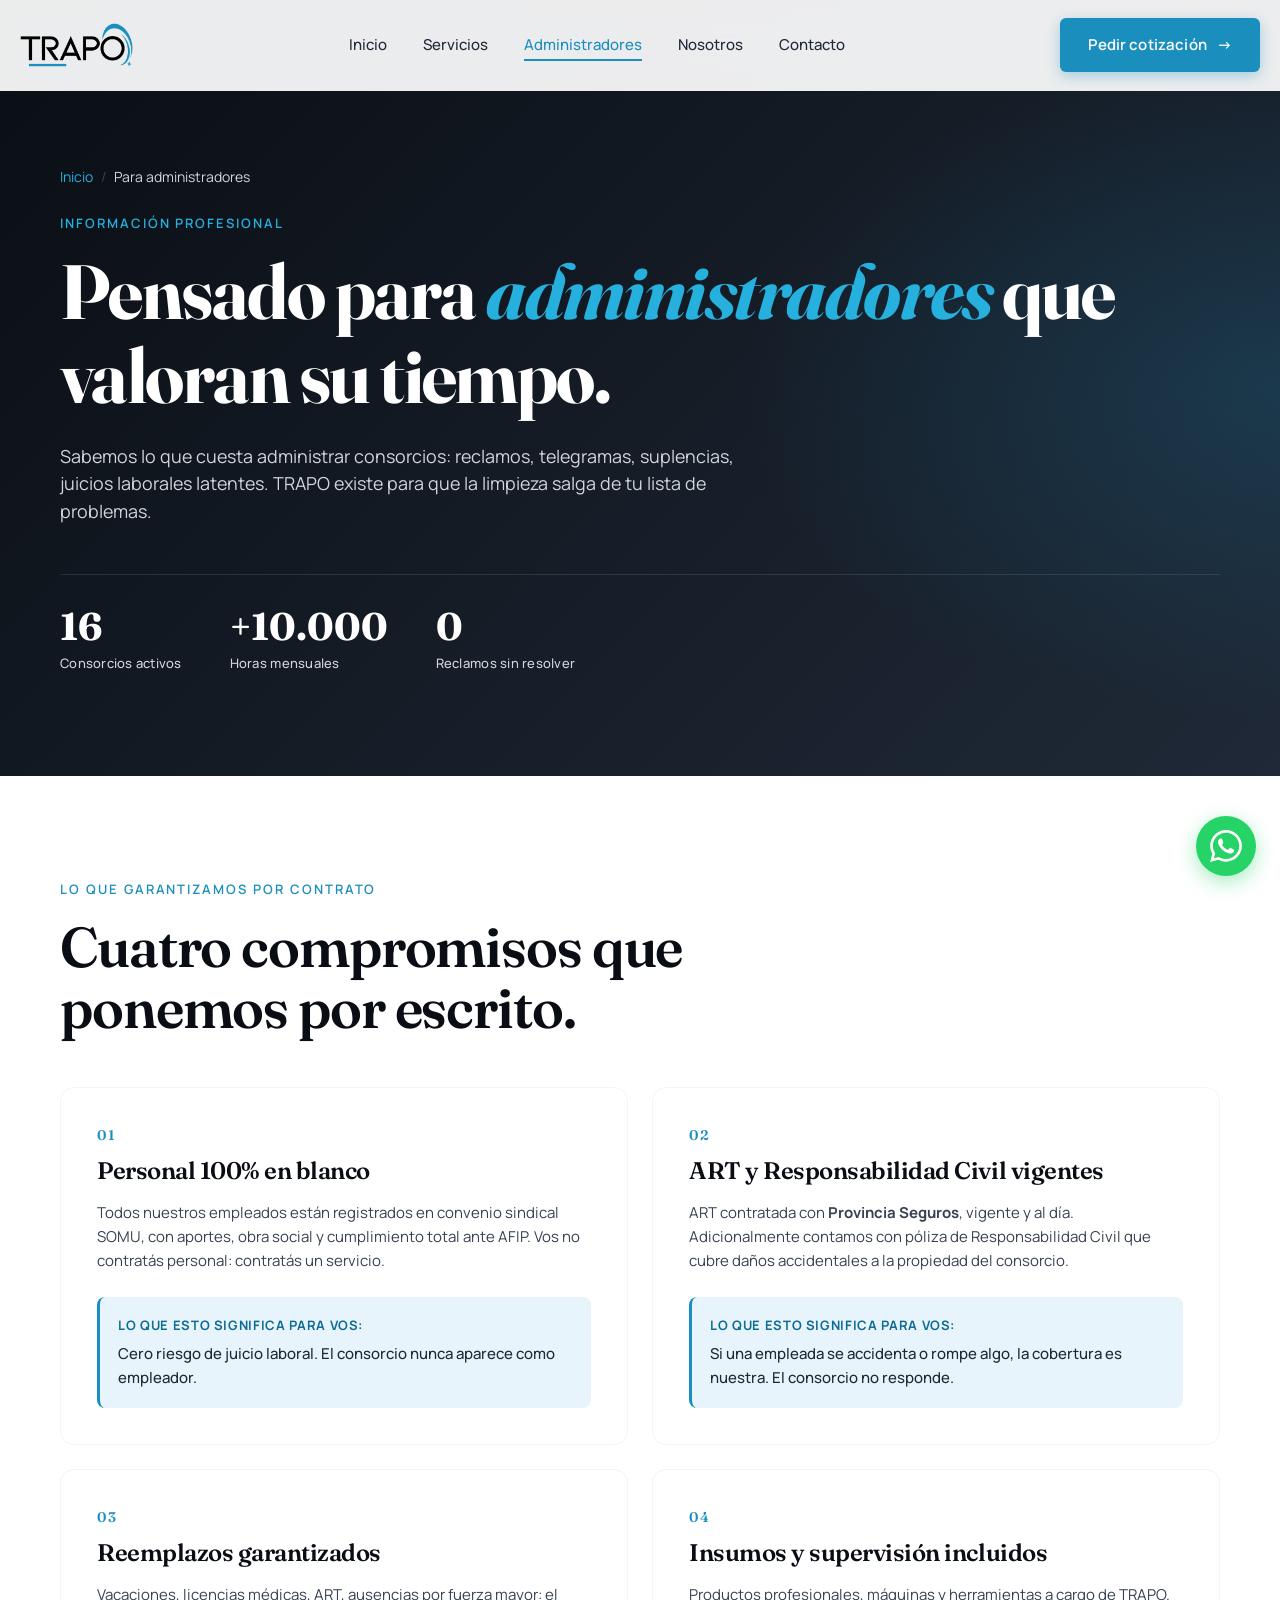
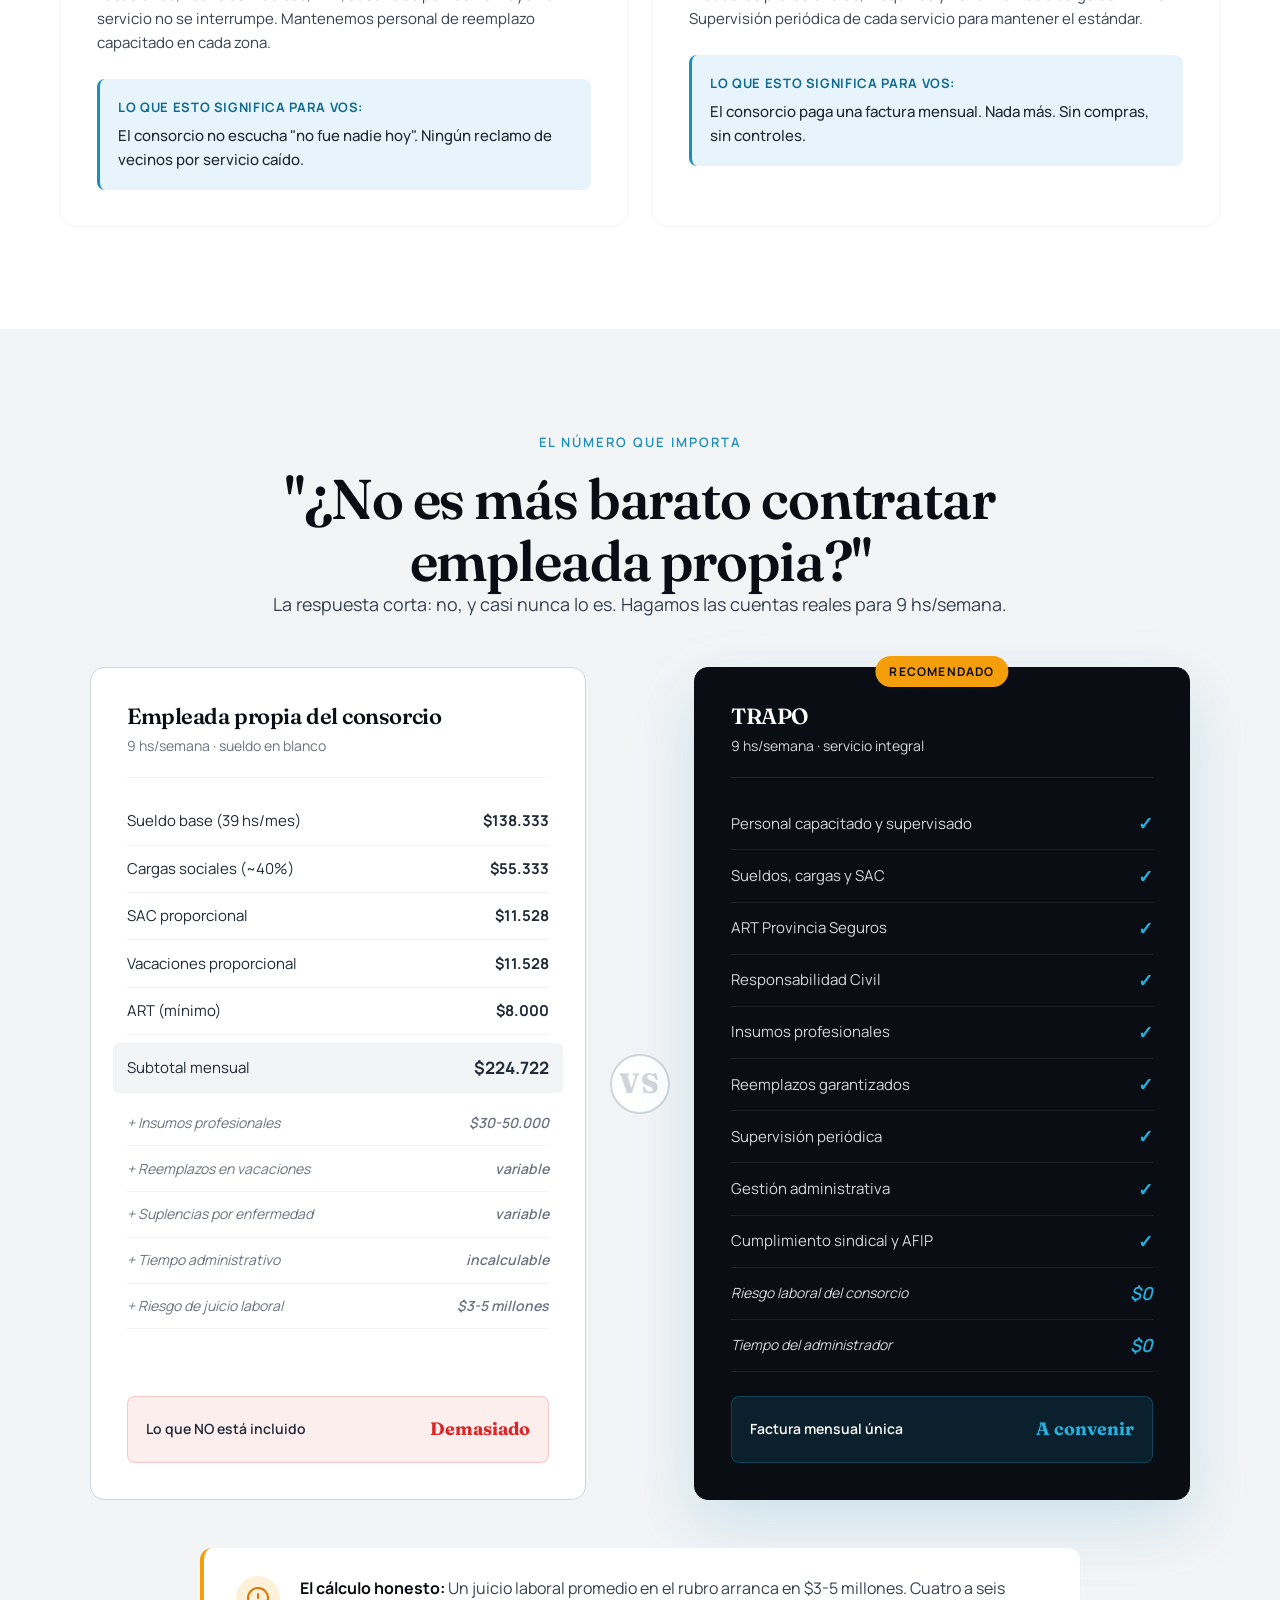
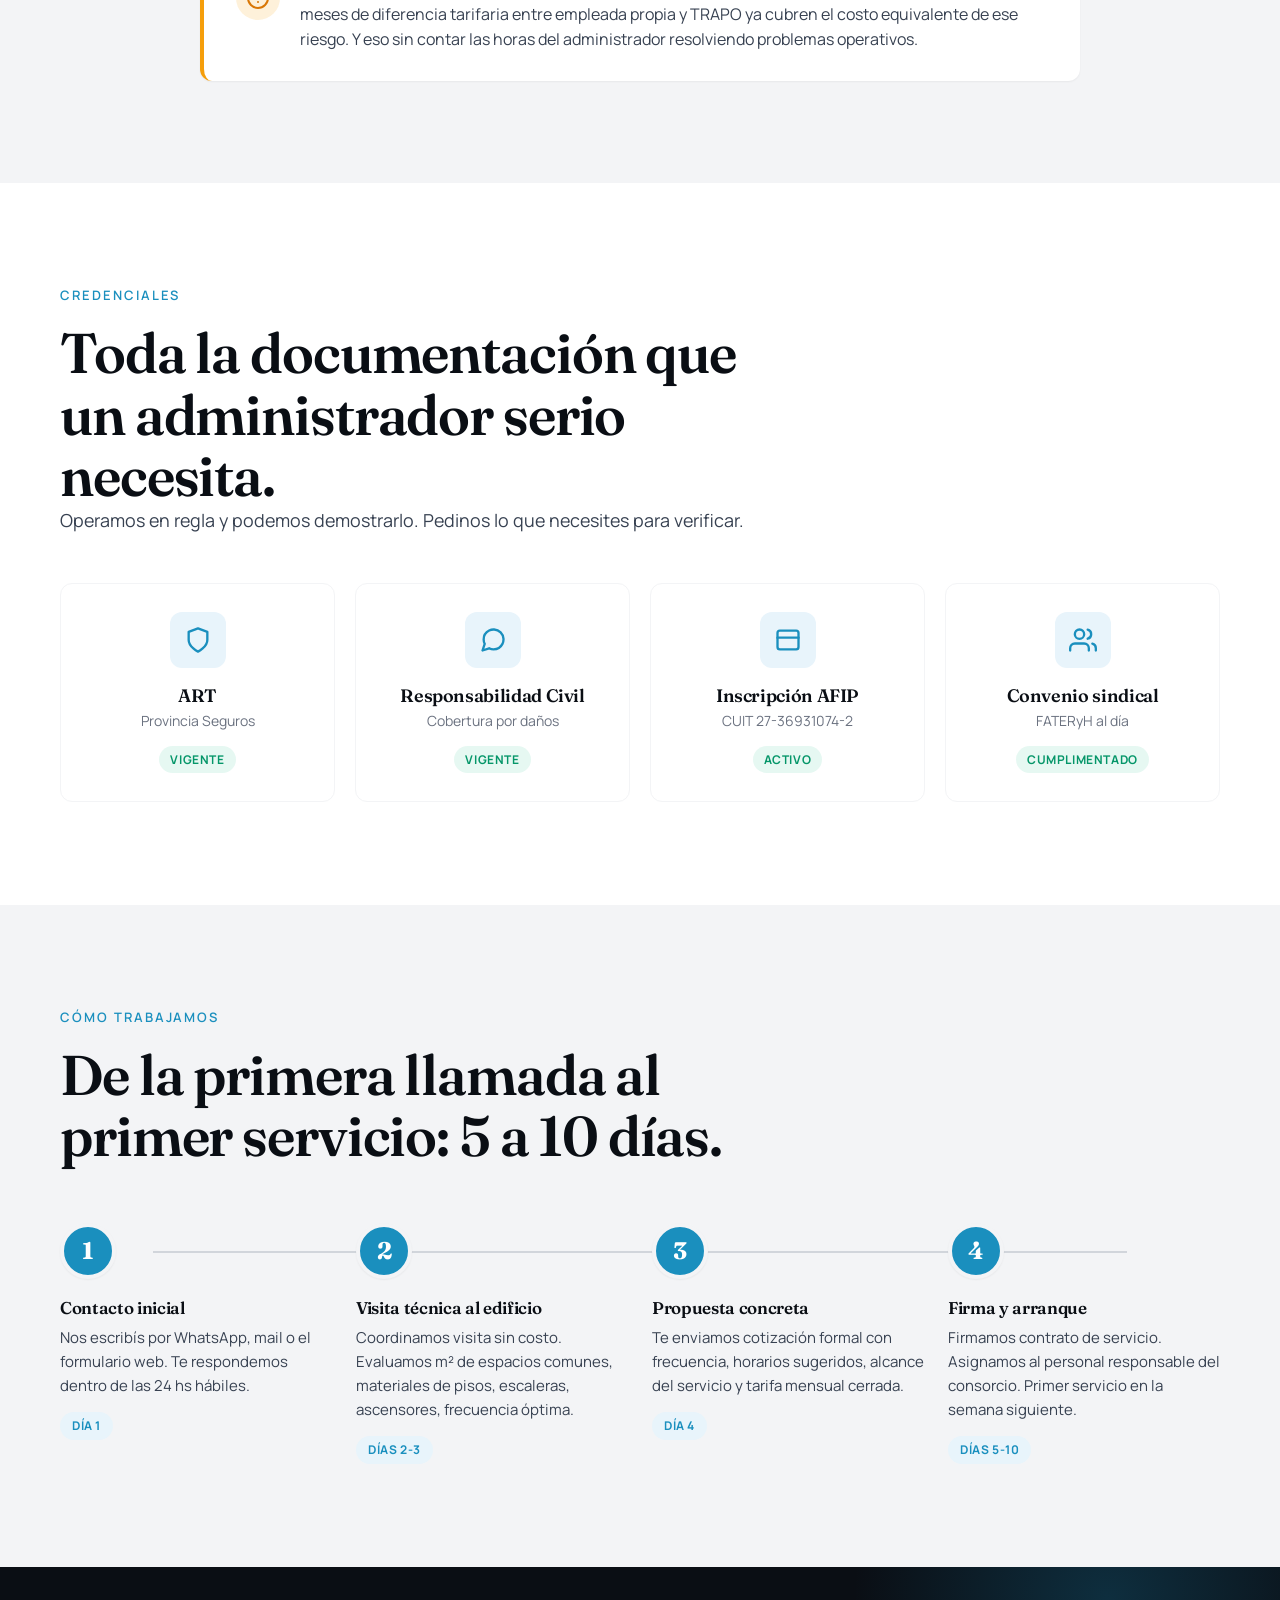
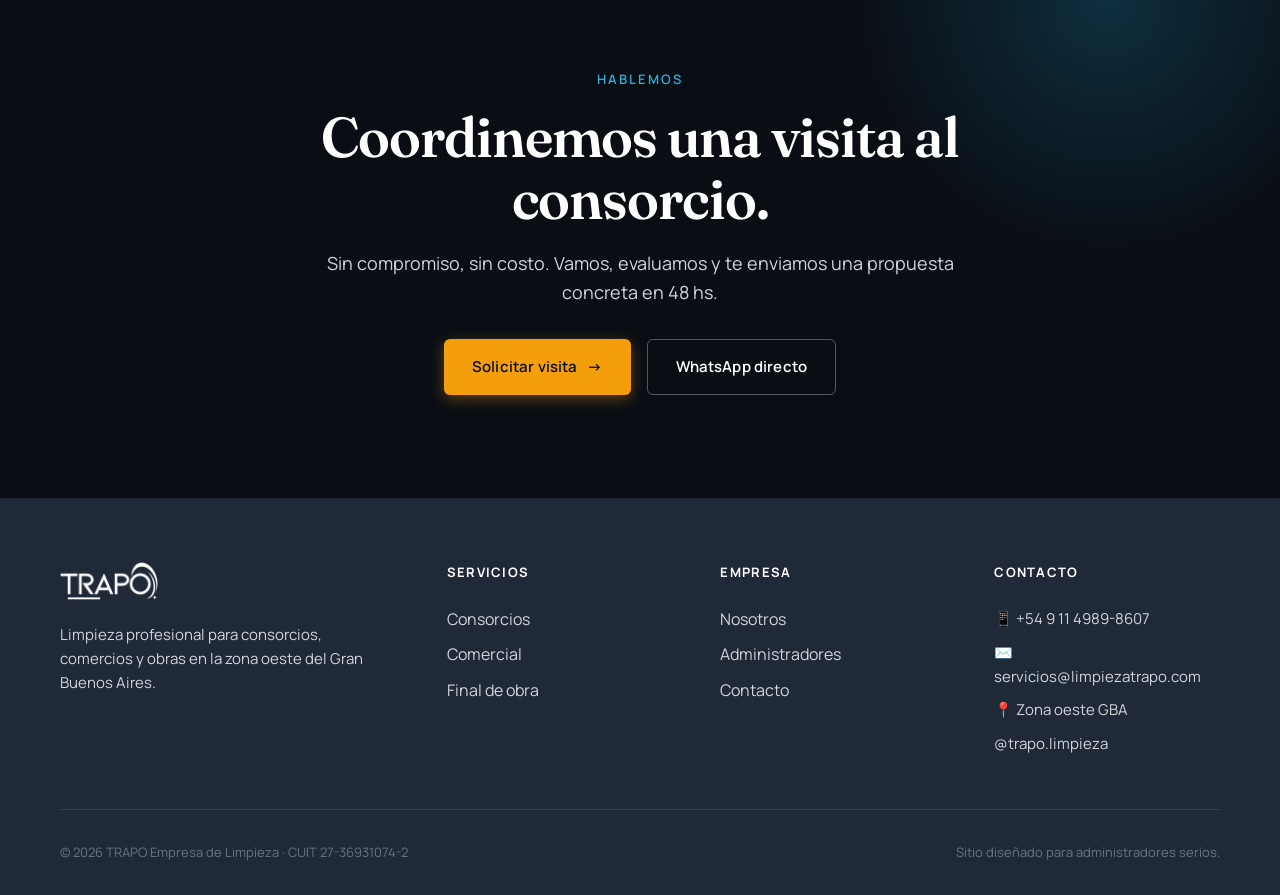
==== administradores.html @ 87a438f0 "Primer commit: sitio web Limpieza TRAPO" ====
<!DOCTYPE html>
<html lang="es">
<head>
  <meta charset="UTF-8">
  <meta name="viewport" content="width=device-width, initial-scale=1.0">
  <title>Para Administradores · TRAPO Empresa de Limpieza</title>
  <meta name="description" content="Información para administradores de consorcios. Personal en blanco, ART, RC, reemplazos garantizados. Por qué TRAPO es la decisión más rentable para tu consorcio.">
  <link rel="icon" type="image/svg+xml" href="data:image/svg+xml,%3Csvg xmlns='http://www.w3.org/2000/svg' viewBox='0 0 100 100'%3E%3Crect width='100' height='100' rx='20' fill='%231A8FBE'/%3E%3Ctext x='50' y='68' font-family='Georgia' font-size='56' font-weight='bold' text-anchor='middle' fill='white'%3ET%3C/text%3E%3C/svg%3E">
  <link rel="stylesheet" href="css/style.css?v=3">
  <link rel="stylesheet" href="css/admin.css?v=2">
</head>
<body>

  <!-- HEADER -->
  <header class="site-header">
    <div class="container nav">
      <a href="index.html" class="logo" aria-label="TRAPO Empresa de Limpieza">
        <img src="images/logo-trapo.png?v=2" alt="TRAPO Empresa de Limpieza">
      </a>
      <ul class="nav-links">
        <li><a href="index.html">Inicio</a></li>
        <li><a href="servicios.html">Servicios</a></li>
        <li><a href="administradores.html" class="active">Administradores</a></li>
        <li><a href="nosotros.html">Nosotros</a></li>
        <li><a href="contacto.html">Contacto</a></li>
      </ul>
      <div class="nav-cta">
        <a href="contacto.html" class="btn btn-primary">Pedir cotización<span class="arrow">→</span></a>
      </div>
      <button class="mobile-toggle" aria-label="Menú">
        <span></span><span></span><span></span>
      </button>
    </div>
  </header>

  <!-- PAGE HERO -->
  <section class="page-hero admin-hero">
    <div class="container">
      <div class="breadcrumb">
        <a href="index.html">Inicio</a>
        <span class="sep">/</span>
        <span>Para administradores</span>
      </div>
      <div class="admin-hero-grid">
        <div class="reveal">
          <div class="eyebrow">Información profesional</div>
          <h1 class="h-display">Pensado para <em>administradores</em> que valoran su tiempo.</h1>
          <p class="lead">
            Sabemos lo que cuesta administrar consorcios: reclamos, telegramas, suplencias, juicios laborales latentes. TRAPO existe para que la limpieza salga de tu lista de problemas.
          </p>
          <div class="admin-hero-stats">
            <div><strong>16</strong><span>Consorcios activos</span></div>
            <div><strong>+10.000</strong><span>Horas mensuales</span></div>
            <div><strong>0</strong><span>Reclamos sin resolver</span></div>
          </div>
        </div>
      </div>
    </div>
  </section>

  <!-- SECCIÓN: 4 COMPROMISOS -->
  <section class="commitments">
    <div class="container">
      <div style="max-width: 720px; margin-bottom: 3rem;" class="reveal">
        <div class="eyebrow">Lo que garantizamos por contrato</div>
        <h2 class="h-1">Cuatro compromisos que ponemos por escrito.</h2>
      </div>

      <div class="commitments-grid">
        <div class="commitment reveal">
          <div class="commitment-num">01</div>
          <h3>Personal 100% en blanco</h3>
          <p>Todos nuestros empleados están registrados en convenio sindical SOMU, con aportes, obra social y cumplimiento total ante AFIP. Vos no contratás personal: contratás un servicio.</p>
          <div class="commitment-implication">
            <strong>Lo que esto significa para vos:</strong>
            <p>Cero riesgo de juicio laboral. El consorcio nunca aparece como empleador.</p>
          </div>
        </div>

        <div class="commitment reveal reveal-delay-1">
          <div class="commitment-num">02</div>
          <h3>ART y Responsabilidad Civil vigentes</h3>
          <p>ART contratada con <strong>Provincia Seguros</strong>, vigente y al día. Adicionalmente contamos con póliza de Responsabilidad Civil que cubre daños accidentales a la propiedad del consorcio.</p>
          <div class="commitment-implication">
            <strong>Lo que esto significa para vos:</strong>
            <p>Si una empleada se accidenta o rompe algo, la cobertura es nuestra. El consorcio no responde.</p>
          </div>
        </div>

        <div class="commitment reveal reveal-delay-2">
          <div class="commitment-num">03</div>
          <h3>Reemplazos garantizados</h3>
          <p>Vacaciones, licencias médicas, ART, ausencias por fuerza mayor: el servicio no se interrumpe. Mantenemos personal de reemplazo capacitado en cada zona.</p>
          <div class="commitment-implication">
            <strong>Lo que esto significa para vos:</strong>
            <p>El consorcio no escucha "no fue nadie hoy". Ningún reclamo de vecinos por servicio caído.</p>
          </div>
        </div>

        <div class="commitment reveal reveal-delay-3">
          <div class="commitment-num">04</div>
          <h3>Insumos y supervisión incluidos</h3>
          <p>Productos profesionales, máquinas y herramientas a cargo de TRAPO. Supervisión periódica de cada servicio para mantener el estándar.</p>
          <div class="commitment-implication">
            <strong>Lo que esto significa para vos:</strong>
            <p>El consorcio paga una factura mensual. Nada más. Sin compras, sin controles.</p>
          </div>
        </div>
      </div>
    </div>
  </section>

  <!-- COMPARATIVA: contratación propia vs TRAPO -->
  <section class="comparison-section">
    <div class="container">
      <div style="text-align: center; max-width: 760px; margin: 0 auto 3rem;" class="reveal">
        <div class="eyebrow">El número que importa</div>
        <h2 class="h-1">"¿No es más barato contratar empleada propia?"</h2>
        <p class="lead">La respuesta corta: no, y casi nunca lo es. Hagamos las cuentas reales para 9 hs/semana.</p>
      </div>

      <div class="comparison-table reveal">
        <div class="comparison-col">
          <div class="comparison-header">
            <h3>Empleada propia del consorcio</h3>
            <p class="comparison-subtitle">9 hs/semana · sueldo en blanco</p>
          </div>
          <ul class="comparison-list">
            <li><span>Sueldo base (39 hs/mes)</span><strong>$138.333</strong></li>
            <li><span>Cargas sociales (~40%)</span><strong>$55.333</strong></li>
            <li><span>SAC proporcional</span><strong>$11.528</strong></li>
            <li><span>Vacaciones proporcional</span><strong>$11.528</strong></li>
            <li><span>ART (mínimo)</span><strong>$8.000</strong></li>
            <li class="sub"><span>Subtotal mensual</span><strong>$224.722</strong></li>
            <li class="hidden-costs"><span>+ Insumos profesionales</span><strong>$30-50.000</strong></li>
            <li class="hidden-costs"><span>+ Reemplazos en vacaciones</span><strong>variable</strong></li>
            <li class="hidden-costs"><span>+ Suplencias por enfermedad</span><strong>variable</strong></li>
            <li class="hidden-costs"><span>+ Tiempo administrativo</span><strong>incalculable</strong></li>
            <li class="hidden-costs"><span>+ Riesgo de juicio laboral</span><strong>$3-5 millones</strong></li>
          </ul>
          <div class="comparison-footer warning">
            <span class="comp-label">Lo que NO está incluido</span>
            <span class="comp-value">Demasiado</span>
          </div>
        </div>

        <div class="comparison-vs">VS</div>

        <div class="comparison-col featured">
          <div class="comparison-header">
            <h3>TRAPO</h3>
            <p class="comparison-subtitle">9 hs/semana · servicio integral</p>
          </div>
          <ul class="comparison-list">
            <li><span>Personal capacitado y supervisado</span><strong>✓</strong></li>
            <li><span>Sueldos, cargas y SAC</span><strong>✓</strong></li>
            <li><span>ART Provincia Seguros</span><strong>✓</strong></li>
            <li><span>Responsabilidad Civil</span><strong>✓</strong></li>
            <li><span>Insumos profesionales</span><strong>✓</strong></li>
            <li><span>Reemplazos garantizados</span><strong>✓</strong></li>
            <li><span>Supervisión periódica</span><strong>✓</strong></li>
            <li><span>Gestión administrativa</span><strong>✓</strong></li>
            <li><span>Cumplimiento sindical y AFIP</span><strong>✓</strong></li>
            <li class="hidden-costs"><span>Riesgo laboral del consorcio</span><strong>$0</strong></li>
            <li class="hidden-costs"><span>Tiempo del administrador</span><strong>$0</strong></li>
          </ul>
          <div class="comparison-footer success">
            <span class="comp-label">Factura mensual única</span>
            <span class="comp-value">A convenir</span>
          </div>
        </div>
      </div>

      <div class="comparison-insight reveal">
        <div class="insight-icon">
          <svg width="24" height="24" viewBox="0 0 24 24" fill="none" stroke="currentColor" stroke-width="2" stroke-linecap="round" stroke-linejoin="round">
            <circle cx="12" cy="12" r="10"/>
            <line x1="12" y1="8" x2="12" y2="12"/>
            <line x1="12" y1="16" x2="12.01" y2="16"/>
          </svg>
        </div>
        <div>
          <p><strong>El cálculo honesto:</strong> Un juicio laboral promedio en el rubro arranca en $3-5 millones. Cuatro a seis meses de diferencia tarifaria entre empleada propia y TRAPO ya cubren el costo equivalente de ese riesgo. Y eso sin contar las horas del administrador resolviendo problemas operativos.</p>
        </div>
      </div>
    </div>
  </section>

  <!-- CREDENCIALES LEGALES -->
  <section class="credentials">
    <div class="container">
      <div style="max-width: 720px; margin-bottom: 3rem;" class="reveal">
        <div class="eyebrow">Credenciales</div>
        <h2 class="h-1">Toda la documentación que un administrador serio necesita.</h2>
        <p class="lead">Operamos en regla y podemos demostrarlo. Pedinos lo que necesites para verificar.</p>
      </div>

      <div class="credentials-grid">
        <div class="cred-card reveal">
          <div class="cred-icon">
            <svg width="28" height="28" viewBox="0 0 24 24" fill="none" stroke="currentColor" stroke-width="2" stroke-linecap="round" stroke-linejoin="round">
              <path d="M12 22s8-4 8-10V5l-8-3-8 3v7c0 6 8 10 8 10z"/>
            </svg>
          </div>
          <h4>ART</h4>
          <p>Provincia Seguros</p>
          <span class="cred-status">Vigente</span>
        </div>

        <div class="cred-card reveal reveal-delay-1">
          <div class="cred-icon">
            <svg width="28" height="28" viewBox="0 0 24 24" fill="none" stroke="currentColor" stroke-width="2" stroke-linecap="round" stroke-linejoin="round">
              <path d="M21 11.5a8.38 8.38 0 0 1-.9 3.8 8.5 8.5 0 0 1-7.6 4.7 8.38 8.38 0 0 1-3.8-.9L3 21l1.9-5.7a8.38 8.38 0 0 1-.9-3.8 8.5 8.5 0 0 1 4.7-7.6 8.38 8.38 0 0 1 3.8-.9h.5a8.48 8.48 0 0 1 8 8v.5z"/>
            </svg>
          </div>
          <h4>Responsabilidad Civil</h4>
          <p>Cobertura por daños</p>
          <span class="cred-status">Vigente</span>
        </div>

        <div class="cred-card reveal reveal-delay-2">
          <div class="cred-icon">
            <svg width="28" height="28" viewBox="0 0 24 24" fill="none" stroke="currentColor" stroke-width="2" stroke-linecap="round" stroke-linejoin="round">
              <rect x="3" y="4" width="18" height="16" rx="2"/>
              <line x1="3" y1="10" x2="21" y2="10"/>
            </svg>
          </div>
          <h4>Inscripción AFIP</h4>
          <p>CUIT 27-36931074-2</p>
          <span class="cred-status">Activo</span>
        </div>

        <div class="cred-card reveal reveal-delay-3">
          <div class="cred-icon">
            <svg width="28" height="28" viewBox="0 0 24 24" fill="none" stroke="currentColor" stroke-width="2" stroke-linecap="round" stroke-linejoin="round">
              <path d="M17 21v-2a4 4 0 0 0-4-4H5a4 4 0 0 0-4 4v2"/>
              <circle cx="9" cy="7" r="4"/>
              <path d="M23 21v-2a4 4 0 0 0-3-3.87"/>
              <path d="M16 3.13a4 4 0 0 1 0 7.75"/>
            </svg>
          </div>
          <h4>Convenio sindical</h4>
          <p>FATERyH al día</p>
          <span class="cred-status">Cumplimentado</span>
        </div>
      </div>
    </div>
  </section>

  <!-- PROCESO DE INCORPORACIÓN -->
  <section class="process-section">
    <div class="container">
      <div style="max-width: 760px; margin-bottom: 3.5rem;" class="reveal">
        <div class="eyebrow">Cómo trabajamos</div>
        <h2 class="h-1">De la primera llamada al primer servicio: 5 a 10 días.</h2>
      </div>

      <div class="process-grid">
        <div class="process-step reveal">
          <div class="process-num">1</div>
          <div class="process-content">
            <h4>Contacto inicial</h4>
            <p>Nos escribís por WhatsApp, mail o el formulario web. Te respondemos dentro de las 24 hs hábiles.</p>
            <span class="process-time">Día 1</span>
          </div>
        </div>

        <div class="process-step reveal reveal-delay-1">
          <div class="process-num">2</div>
          <div class="process-content">
            <h4>Visita técnica al edificio</h4>
            <p>Coordinamos visita sin costo. Evaluamos m² de espacios comunes, materiales de pisos, escaleras, ascensores, frecuencia óptima.</p>
            <span class="process-time">Días 2-3</span>
          </div>
        </div>

        <div class="process-step reveal reveal-delay-2">
          <div class="process-num">3</div>
          <div class="process-content">
            <h4>Propuesta concreta</h4>
            <p>Te enviamos cotización formal con frecuencia, horarios sugeridos, alcance del servicio y tarifa mensual cerrada.</p>
            <span class="process-time">Día 4</span>
          </div>
        </div>

        <div class="process-step reveal reveal-delay-3">
          <div class="process-num">4</div>
          <div class="process-content">
            <h4>Firma y arranque</h4>
            <p>Firmamos contrato de servicio. Asignamos al personal responsable del consorcio. Primer servicio en la semana siguiente.</p>
            <span class="process-time">Días 5-10</span>
          </div>
        </div>
      </div>
    </div>
  </section>

  <!-- CTA FINAL -->
  <section class="cta-section">
    <div class="container cta-content reveal">
      <div class="eyebrow" style="color: var(--trapo-cyan)">Hablemos</div>
      <h2 class="h-1">Coordinemos una visita al consorcio.</h2>
      <p>Sin compromiso, sin costo. Vamos, evaluamos y te enviamos una propuesta concreta en 48 hs.</p>
      <div class="cta-buttons">
        <a href="contacto.html" class="btn btn-accent">Solicitar visita<span class="arrow">→</span></a>
        <a href="https://wa.me/5491149898607" class="btn btn-outline" style="color: white; border-color: rgba(255,255,255,0.3);">WhatsApp directo</a>
      </div>
    </div>
  </section>

  <!-- FOOTER -->
  <footer class="footer">
    <div class="container">
      <div class="footer-grid">
        <div class="footer-brand">
          <a href="index.html" class="logo" aria-label="TRAPO Empresa de Limpieza">
            <img src="images/logo-trapo.png?v=2" alt="TRAPO Empresa de Limpieza">
          </a>
          <p>Limpieza profesional para consorcios, comercios y obras en la zona oeste del Gran Buenos Aires.</p>
        </div>
        <div>
          <h5>Servicios</h5>
          <ul>
            <li><a href="servicios.html#consorcios">Consorcios</a></li>
            <li><a href="servicios.html#comercial">Comercial</a></li>
            <li><a href="servicios.html#obra">Final de obra</a></li>
          </ul>
        </div>
        <div>
          <h5>Empresa</h5>
          <ul>
            <li><a href="nosotros.html">Nosotros</a></li>
            <li><a href="administradores.html">Administradores</a></li>
            <li><a href="contacto.html">Contacto</a></li>
          </ul>
        </div>
        <div>
          <h5>Contacto</h5>
          <ul class="footer-contact">
            <li>📱 +54 9 11 4989-8607</li>
            <li>✉️ servicios@limpiezatrapo.com</li>
            <li>📍 Zona oeste GBA</li>
            <li><a href="https://instagram.com/trapo.limpieza" target="_blank">@trapo.limpieza</a></li>
          </ul>
        </div>
      </div>
      <div class="footer-bottom">
        <div>© 2026 TRAPO Empresa de Limpieza · CUIT 27-36931074-2</div>
        <div>Sitio diseñado para administradores serios.</div>
      </div>
    </div>
  </footer>

  <script src="js/main.js?v=2"></script>
  <!-- BOTON FLOTANTE WHATSAPP -->
  <a href="https://wa.me/5491149898607?text=Hola%20TRAPO,%20quer%C3%ADa%20consultarles%20sobre%20sus%20servicios%20de%20limpieza" class="wa-float" target="_blank" aria-label="Contactar por WhatsApp">
    <span class="wa-float-label">¿Hablamos por WhatsApp?</span>
    <div class="wa-float-btn">
      <svg viewBox="0 0 24 24" fill="currentColor"><path d="M.057 24l1.687-6.163c-1.041-1.804-1.588-3.849-1.587-5.946.003-6.556 5.338-11.891 11.893-11.891 3.181.001 6.167 1.24 8.413 3.488 2.245 2.248 3.481 5.236 3.48 8.414-.003 6.557-5.338 11.892-11.893 11.892-1.99-.001-3.951-.5-5.688-1.448l-6.305 1.654zm6.597-3.807c1.676.995 3.276 1.591 5.392 1.592 5.448 0 9.886-4.434 9.889-9.885.002-5.462-4.415-9.89-9.881-9.892-5.452 0-9.887 4.434-9.889 9.884-.001 2.225.651 3.891 1.746 5.634l-.999 3.648 3.742-.981zm11.387-5.464c-.074-.124-.272-.198-.57-.347-.297-.149-1.758-.868-2.031-.967-.272-.099-.47-.149-.669.149-.198.297-.768.967-.941 1.165-.173.198-.347.223-.644.074-.297-.149-1.255-.462-2.39-1.475-.883-.788-1.48-1.761-1.653-2.059-.173-.297-.018-.458.13-.606.134-.133.297-.347.446-.521.151-.172.2-.296.3-.495.099-.198.05-.372-.025-.521-.075-.148-.669-1.611-.916-2.206-.242-.579-.487-.501-.669-.51l-.57-.01c-.198 0-.52.074-.792.372s-1.04 1.016-1.04 2.479 1.065 2.876 1.213 3.074c.149.198 2.095 3.2 5.076 4.487.709.306 1.263.489 1.694.626.712.226 1.36.194 1.872.118.571-.085 1.758-.719 2.006-1.413.248-.695.248-1.29.173-1.414z"/></svg>
    </div>
  </a>
</body>
</html>
---- css/style.css ----
/* ============================================
   TRAPO - Empresa de Limpieza
   Sistema de diseño
   ============================================ */

@import url('https://fonts.googleapis.com/css2?family=Fraunces:opsz,wght@9..144,400;9..144,500;9..144,600;9..144,700;9..144,800&family=Manrope:wght@300;400;500;600;700;800&display=swap');

:root {
  /* Paleta TRAPO */
  --trapo-blue: #1A8FBE;
  --trapo-blue-dark: #0F6B92;
  --trapo-blue-light: #E8F4FB;
  --trapo-cyan: #26B0DD;
  --trapo-black: #0A0E14;
  --trapo-charcoal: #1F2937;
  --trapo-gray-700: #374151;
  --trapo-gray-500: #6B7280;
  --trapo-gray-300: #D1D5DB;
  --trapo-gray-100: #F3F4F6;
  --trapo-white: #FFFFFF;
  --trapo-accent: #F59E0B; /* CTAs */
  --trapo-accent-dark: #D97706;

  /* Tipografía */
  --font-display: 'Fraunces', Georgia, serif;
  --font-body: 'Manrope', -apple-system, sans-serif;

  /* Espaciado */
  --section-padding: clamp(4rem, 8vw, 7rem);
  --container-max: 1240px;
  --container-padding: clamp(1.25rem, 4vw, 2.5rem);

  /* Sombras */
  --shadow-sm: 0 1px 2px rgba(10, 14, 20, 0.05);
  --shadow-md: 0 4px 16px rgba(10, 14, 20, 0.08);
  --shadow-lg: 0 16px 48px rgba(10, 14, 20, 0.12);
  --shadow-xl: 0 24px 64px rgba(26, 143, 190, 0.18);

  /* Transiciones */
  --t-fast: 180ms ease;
  --t-base: 280ms cubic-bezier(0.22, 1, 0.36, 1);
  --t-slow: 480ms cubic-bezier(0.22, 1, 0.36, 1);
}

/* ============================================
   Reset y base
   ============================================ */
*, *::before, *::after {
  margin: 0;
  padding: 0;
  box-sizing: border-box;
}

html {
  scroll-behavior: smooth;
  -webkit-font-smoothing: antialiased;
  -moz-osx-font-smoothing: grayscale;
}

body {
  font-family: var(--font-body);
  font-size: 16px;
  line-height: 1.6;
  color: var(--trapo-charcoal);
  background: var(--trapo-white);
  overflow-x: hidden;
}

img {
  max-width: 100%;
  height: auto;
  display: block;
}

a {
  color: inherit;
  text-decoration: none;
  transition: var(--t-fast);
}

button {
  font-family: inherit;
  cursor: pointer;
  border: none;
  background: none;
}

/* ============================================
   Tipografía
   ============================================ */
h1, h2, h3, h4 {
  font-family: var(--font-display);
  font-weight: 600;
  line-height: 1.1;
  letter-spacing: -0.02em;
  color: var(--trapo-black);
}

.h-display {
  font-size: clamp(2.5rem, 6vw, 5rem);
  font-weight: 700;
  font-variation-settings: "opsz" 144;
}

.h-1 { font-size: clamp(2rem, 4.5vw, 3.5rem); }
.h-2 { font-size: clamp(1.75rem, 3.5vw, 2.5rem); }
.h-3 { font-size: clamp(1.25rem, 2vw, 1.5rem); font-weight: 600; }

.eyebrow {
  font-family: var(--font-body);
  font-size: 0.8125rem;
  font-weight: 600;
  letter-spacing: 0.15em;
  text-transform: uppercase;
  color: var(--trapo-blue);
  margin-bottom: 1rem;
}

.lead {
  font-size: clamp(1.0625rem, 1.4vw, 1.25rem);
  line-height: 1.55;
  color: var(--trapo-gray-700);
  font-weight: 400;
}

/* ============================================
   Layout
   ============================================ */
.container {
  max-width: var(--container-max);
  margin: 0 auto;
  padding-left: var(--container-padding);
  padding-right: var(--container-padding);
}

section {
  padding-top: var(--section-padding);
  padding-bottom: var(--section-padding);
}

/* ============================================
   Botones
   ============================================ */
.btn {
  display: inline-flex;
  align-items: center;
  gap: 0.625rem;
  padding: 0.95rem 1.75rem;
  font-family: var(--font-body);
  font-size: 0.9375rem;
  font-weight: 600;
  letter-spacing: 0.01em;
  border-radius: 6px;
  transition: var(--t-base);
  white-space: nowrap;
}

.btn-primary {
  background: var(--trapo-blue);
  color: var(--trapo-white);
  box-shadow: 0 4px 14px rgba(26, 143, 190, 0.35);
}
.btn-primary:hover {
  background: var(--trapo-blue-dark);
  transform: translateY(-2px);
  box-shadow: 0 8px 24px rgba(26, 143, 190, 0.45);
}

.btn-accent {
  background: var(--trapo-accent);
  color: var(--trapo-black);
  box-shadow: 0 4px 14px rgba(245, 158, 11, 0.35);
}
.btn-accent:hover {
  background: var(--trapo-accent-dark);
  color: var(--trapo-white);
  transform: translateY(-2px);
}

.btn-outline {
  background: transparent;
  color: var(--trapo-black);
  border: 1.5px solid var(--trapo-gray-300);
}
.btn-outline:hover {
  border-color: var(--trapo-blue);
  color: var(--trapo-blue);
}

.btn-ghost {
  background: transparent;
  color: var(--trapo-blue);
  padding: 0.5rem 0;
}
.btn-ghost:hover {
  color: var(--trapo-blue-dark);
  gap: 0.875rem;
}

.btn .arrow {
  transition: transform var(--t-base);
}
.btn:hover .arrow {
  transform: translateX(3px);
}

/* ============================================
   Header / Navbar
   ============================================ */
.site-header {
  position: fixed;
  top: 0;
  left: 0;
  right: 0;
  z-index: 1000;
  background: rgba(255, 255, 255, 0.92);
  backdrop-filter: blur(20px) saturate(180%);
  -webkit-backdrop-filter: blur(20px) saturate(180%);
  border-bottom: 1px solid transparent;
  transition: var(--t-base);
}
.site-header.scrolled {
  border-bottom-color: var(--trapo-gray-100);
  box-shadow: var(--shadow-sm);
}

.nav {
  display: flex;
  align-items: center;
  justify-content: space-between;
  padding: 1.125rem 0;
}

.logo {
  display: inline-flex;
  align-items: center;
  text-decoration: none;
  transition: var(--t-fast);
  flex-shrink: 0;
}
.logo:hover { opacity: 0.85; }
.logo img {
  height: 44px;
  width: auto;
  max-width: 160px;
  display: block;
  object-fit: contain;
}
/* Footer mantiene texto blanco bajo el logo */
.footer .logo img {
  filter: brightness(0) invert(1);
  height: 38px;
  max-width: 140px;
}
@media (max-width: 720px) {
  .logo img { height: 36px; max-width: 130px; }
}

.nav-links {
  display: flex;
  gap: 2.25rem;
  list-style: none;
}
.nav-links a {
  font-size: 0.9375rem;
  font-weight: 500;
  color: var(--trapo-charcoal);
  position: relative;
}
.nav-links a::after {
  content: '';
  position: absolute;
  bottom: -6px;
  left: 0;
  right: 0;
  height: 2px;
  background: var(--trapo-blue);
  transform: scaleX(0);
  transform-origin: left;
  transition: transform var(--t-base);
}
.nav-links a:hover::after,
.nav-links a.active::after {
  transform: scaleX(1);
}
.nav-links a.active { color: var(--trapo-blue); }

.nav-cta { display: flex; gap: 0.75rem; align-items: center; }

.mobile-toggle {
  display: none;
  width: 40px;
  height: 40px;
  position: relative;
}
.mobile-toggle span {
  position: absolute;
  left: 8px;
  right: 8px;
  height: 2px;
  background: var(--trapo-black);
  transition: var(--t-base);
}
.mobile-toggle span:nth-child(1) { top: 13px; }
.mobile-toggle span:nth-child(2) { top: 19px; }
.mobile-toggle span:nth-child(3) { top: 25px; }
.mobile-toggle.open span:nth-child(1) { top: 19px; transform: rotate(45deg); }
.mobile-toggle.open span:nth-child(2) { opacity: 0; }
.mobile-toggle.open span:nth-child(3) { top: 19px; transform: rotate(-45deg); }

/* ============================================
   HERO
   ============================================ */
.hero {
  padding-top: calc(var(--section-padding) + 5rem);
  position: relative;
  overflow: hidden;
  background: linear-gradient(180deg, var(--trapo-blue-light) 0%, var(--trapo-white) 100%);
}
.hero::before {
  content: '';
  position: absolute;
  top: -10%;
  right: -15%;
  width: 60vw;
  height: 60vw;
  max-width: 800px;
  max-height: 800px;
  background: radial-gradient(circle, rgba(26, 143, 190, 0.12) 0%, transparent 60%);
  border-radius: 50%;
  z-index: 0;
}

.hero-grid {
  display: grid;
  grid-template-columns: 1.1fr 0.9fr;
  gap: 4rem;
  align-items: center;
  position: relative;
  z-index: 1;
}

.hero-eyebrow {
  display: inline-flex;
  align-items: center;
  gap: 0.5rem;
  padding: 0.4rem 0.9rem;
  background: var(--trapo-white);
  border: 1px solid var(--trapo-gray-300);
  border-radius: 999px;
  font-size: 0.8125rem;
  font-weight: 600;
  color: var(--trapo-charcoal);
  margin-bottom: 1.75rem;
  box-shadow: var(--shadow-sm);
}
.hero-eyebrow .dot {
  width: 8px;
  height: 8px;
  background: #10B981;
  border-radius: 50%;
  box-shadow: 0 0 0 4px rgba(16, 185, 129, 0.2);
}

.hero h1 {
  margin-bottom: 1.5rem;
}
.hero h1 em {
  font-style: italic;
  color: var(--trapo-blue);
  font-weight: 500;
}

.hero p.lead {
  margin-bottom: 2.25rem;
  max-width: 540px;
}

.hero-ctas {
  display: flex;
  gap: 1rem;
  flex-wrap: wrap;
  margin-bottom: 2.75rem;
}

.hero-trust {
  display: flex;
  align-items: center;
  gap: 1.5rem;
  font-size: 0.875rem;
  color: var(--trapo-gray-500);
}
.hero-trust strong {
  color: var(--trapo-charcoal);
  font-weight: 700;
}
.hero-trust .divider {
  width: 1px;
  height: 20px;
  background: var(--trapo-gray-300);
}

/* Hero visual */
.hero-visual {
  position: relative;
  aspect-ratio: 4/5;
  border-radius: 16px;
  overflow: hidden;
  box-shadow: var(--shadow-xl);
}
.hero-visual img {
  width: 100%;
  height: 100%;
  object-fit: cover;
}
.hero-visual .badge-stat {
  position: absolute;
  background: var(--trapo-white);
  padding: 1rem 1.25rem;
  border-radius: 12px;
  box-shadow: var(--shadow-lg);
  z-index: 2;
  white-space: nowrap;
}
.hero-visual .badge-stat .num {
  font-family: var(--font-display);
  font-size: 2rem;
  font-weight: 700;
  color: var(--trapo-blue);
  line-height: 1;
}
.hero-visual .badge-stat .lbl {
  font-size: 0.75rem;
  font-weight: 600;
  color: var(--trapo-gray-500);
  letter-spacing: 0.05em;
  text-transform: uppercase;
  margin-top: 0.25rem;
}
.hero-visual .badge-1 { top: 6%; left: 6%; }
.hero-visual .badge-2 { bottom: 6%; right: 6%; }

/* ============================================
   Strip de stats / trust
   ============================================ */
.trust-strip {
  background: var(--trapo-black);
  padding: 3rem 0;
}
.trust-grid {
  display: grid;
  grid-template-columns: repeat(4, 1fr);
  gap: 2rem;
}
.trust-item {
  text-align: left;
  color: var(--trapo-white);
  border-left: 2px solid var(--trapo-blue);
  padding-left: 1.25rem;
}
.trust-item .num {
  font-family: var(--font-display);
  font-size: clamp(1.75rem, 3vw, 2.5rem);
  font-weight: 700;
  color: var(--trapo-white);
  line-height: 1;
  margin-bottom: 0.375rem;
}
.trust-item .lbl {
  font-size: 0.8125rem;
  font-weight: 500;
  color: var(--trapo-gray-300);
  letter-spacing: 0.02em;
}

/* ============================================
   Servicios
   ============================================ */
.services-grid {
  display: grid;
  grid-template-columns: repeat(3, 1fr);
  gap: 1.5rem;
  margin-top: 3.5rem;
}
.service-card {
  background: var(--trapo-white);
  border: 1px solid var(--trapo-gray-100);
  border-radius: 14px;
  padding: 2rem;
  transition: var(--t-base);
  display: flex;
  flex-direction: column;
  position: relative;
  overflow: hidden;
}
.service-card::before {
  content: '';
  position: absolute;
  top: 0; left: 0; right: 0;
  height: 3px;
  background: var(--trapo-blue);
  transform: scaleX(0);
  transform-origin: left;
  transition: transform var(--t-base);
}
.service-card:hover {
  transform: translateY(-4px);
  box-shadow: var(--shadow-lg);
  border-color: transparent;
}
.service-card:hover::before { transform: scaleX(1); }

.service-icon {
  width: 56px;
  height: 56px;
  background: var(--trapo-blue-light);
  color: var(--trapo-blue);
  border-radius: 12px;
  display: grid;
  place-items: center;
  margin-bottom: 1.5rem;
}
.service-card h3 { margin-bottom: 0.75rem; font-size: 1.375rem; }
.service-card p { color: var(--trapo-gray-700); margin-bottom: 1.5rem; flex: 1; }
.service-card .features {
  list-style: none;
  margin-bottom: 1.75rem;
}
.service-card .features li {
  font-size: 0.9375rem;
  padding: 0.4rem 0;
  display: flex;
  align-items: center;
  gap: 0.625rem;
  color: var(--trapo-gray-700);
  border-bottom: 1px solid var(--trapo-gray-100);
}
.service-card .features li:last-child { border-bottom: none; }
.service-card .features li::before {
  content: '';
  width: 6px;
  height: 6px;
  background: var(--trapo-blue);
  border-radius: 50%;
  flex-shrink: 0;
}

.service-card.featured {
  background: var(--trapo-black);
  color: var(--trapo-white);
  border-color: var(--trapo-black);
}
.service-card.featured h3 { color: var(--trapo-white); }
.service-card.featured p { color: var(--trapo-gray-300); }
.service-card.featured .features li {
  color: var(--trapo-gray-300);
  border-bottom-color: rgba(255,255,255,0.1);
}
.service-card.featured .service-icon {
  background: rgba(26, 143, 190, 0.15);
  color: var(--trapo-cyan);
}
.service-card.featured::before { background: var(--trapo-cyan); }

/* ============================================
   Por que TRAPO
   ============================================ */
.why-section {
  background: var(--trapo-gray-100);
}
.why-grid {
  display: grid;
  grid-template-columns: 1fr 1fr;
  gap: 4rem;
  align-items: center;
}
.why-content h2 { margin-bottom: 1.5rem; }
.why-content > p.lead { margin-bottom: 2.5rem; }

.why-list {
  display: grid;
  gap: 1.5rem;
}
.why-item {
  display: flex;
  gap: 1.25rem;
  padding: 1.5rem;
  background: var(--trapo-white);
  border-radius: 10px;
  box-shadow: var(--shadow-sm);
  transition: var(--t-base);
}
.why-item:hover { box-shadow: var(--shadow-md); transform: translateX(4px); }
.why-item .ic {
  flex-shrink: 0;
  width: 44px;
  height: 44px;
  background: var(--trapo-blue);
  color: var(--trapo-white);
  border-radius: 8px;
  display: grid;
  place-items: center;
  font-weight: 700;
  font-family: var(--font-display);
}
.why-item h4 {
  font-size: 1.0625rem;
  margin-bottom: 0.25rem;
  font-weight: 600;
}
.why-item p {
  font-size: 0.9375rem;
  color: var(--trapo-gray-500);
}

/* ============================================
   Testimonios / Referencias
   ============================================ */
.references-grid {
  display: grid;
  grid-template-columns: repeat(3, 1fr);
  gap: 1.5rem;
  margin-top: 3rem;
}
.reference-card {
  background: var(--trapo-white);
  border: 1px solid var(--trapo-gray-100);
  border-radius: 12px;
  padding: 2rem;
  position: relative;
}
.reference-card .quote-mark {
  font-family: var(--font-display);
  font-size: 4rem;
  line-height: 0.6;
  color: var(--trapo-blue);
  opacity: 0.2;
  margin-bottom: 1rem;
}
.reference-card blockquote {
  font-size: 1.0625rem;
  line-height: 1.6;
  color: var(--trapo-charcoal);
  margin-bottom: 1.75rem;
  font-style: italic;
}
.reference-author {
  display: flex;
  align-items: center;
  gap: 0.875rem;
  padding-top: 1.25rem;
  border-top: 1px solid var(--trapo-gray-100);
}
.reference-author .avatar {
  width: 44px;
  height: 44px;
  background: var(--trapo-blue);
  color: var(--trapo-white);
  border-radius: 50%;
  display: grid;
  place-items: center;
  font-weight: 700;
  font-family: var(--font-display);
}
.reference-author .name { font-weight: 600; font-size: 0.9375rem; }
.reference-author .role { font-size: 0.8125rem; color: var(--trapo-gray-500); }

/* ============================================
   CTA Final
   ============================================ */
.cta-section {
  background: var(--trapo-black);
  color: var(--trapo-white);
  position: relative;
  overflow: hidden;
}
.cta-section::before {
  content: '';
  position: absolute;
  top: -50%;
  right: -10%;
  width: 50vw;
  height: 50vw;
  max-width: 600px;
  max-height: 600px;
  background: radial-gradient(circle, rgba(26, 143, 190, 0.25) 0%, transparent 60%);
  border-radius: 50%;
}
.cta-content {
  position: relative;
  z-index: 1;
  text-align: center;
  max-width: 720px;
  margin: 0 auto;
}
.cta-content h2 { color: var(--trapo-white); margin-bottom: 1.25rem; }
.cta-content p { color: var(--trapo-gray-300); margin-bottom: 2rem; font-size: 1.125rem; }
.cta-buttons { display: flex; gap: 1rem; justify-content: center; flex-wrap: wrap; }

/* ============================================
   Footer
   ============================================ */
.footer {
  background: var(--trapo-charcoal);
  color: var(--trapo-gray-300);
  padding: 4rem 0 2rem;
}
.footer-grid {
  display: grid;
  grid-template-columns: 1.5fr 1fr 1fr 1fr;
  gap: 3rem;
  margin-bottom: 3rem;
}
.footer h5 {
  font-family: var(--font-body);
  font-size: 0.8125rem;
  font-weight: 700;
  letter-spacing: 0.1em;
  text-transform: uppercase;
  color: var(--trapo-white);
  margin-bottom: 1.25rem;
}
.footer ul { list-style: none; }
.footer ul li { padding: 0.3rem 0; }
.footer a:hover { color: var(--trapo-cyan); }
.footer-brand p { margin: 1rem 0 1.5rem; font-size: 0.9375rem; max-width: 320px; }
.footer-contact { font-size: 0.9375rem; }
.footer-contact li {
  display: flex;
  gap: 0.625rem;
  align-items: flex-start;
}
.footer-bottom {
  padding-top: 2rem;
  border-top: 1px solid rgba(255,255,255,0.1);
  display: flex;
  justify-content: space-between;
  font-size: 0.8125rem;
  color: var(--trapo-gray-500);
}

/* ============================================
   Page Hero (paginas internas)
   ============================================ */
.page-hero {
  padding-top: calc(var(--section-padding) + 4rem);
  padding-bottom: var(--section-padding);
  background: linear-gradient(135deg, var(--trapo-blue-light) 0%, var(--trapo-white) 100%);
  position: relative;
}
.page-hero .container { position: relative; z-index: 1; }
.page-hero h1 { margin-bottom: 1rem; }
.page-hero .lead { max-width: 720px; }
.breadcrumb {
  display: flex;
  gap: 0.5rem;
  font-size: 0.875rem;
  color: var(--trapo-gray-500);
  margin-bottom: 1.5rem;
}
.breadcrumb a:hover { color: var(--trapo-blue); }
.breadcrumb .sep { color: var(--trapo-gray-300); }

/* ============================================
   Formulario de cotización
   ============================================ */
.form-section {
  background: var(--trapo-gray-100);
}
.form-grid {
  display: grid;
  grid-template-columns: 1fr 1.5fr;
  gap: 4rem;
  align-items: start;
}
.form-info h2 { margin-bottom: 1.25rem; }
.form-info > p { margin-bottom: 2rem; color: var(--trapo-gray-700); }
.form-steps { display: grid; gap: 1.25rem; }
.form-step {
  display: flex;
  gap: 1rem;
  align-items: flex-start;
}
.form-step .step-num {
  flex-shrink: 0;
  width: 36px;
  height: 36px;
  background: var(--trapo-blue);
  color: var(--trapo-white);
  border-radius: 50%;
  display: grid;
  place-items: center;
  font-family: var(--font-display);
  font-weight: 700;
  font-size: 1rem;
}
.form-step h4 { font-size: 1rem; margin-bottom: 0.25rem; }
.form-step p { font-size: 0.9375rem; color: var(--trapo-gray-500); }

.quote-form {
  background: var(--trapo-white);
  padding: 2.5rem;
  border-radius: 14px;
  box-shadow: var(--shadow-md);
}
.form-row {
  display: grid;
  grid-template-columns: 1fr 1fr;
  gap: 1.25rem;
  margin-bottom: 1.25rem;
}
.form-field { display: flex; flex-direction: column; }
.form-field.full { grid-column: 1 / -1; }
.form-field label {
  font-size: 0.875rem;
  font-weight: 600;
  color: var(--trapo-charcoal);
  margin-bottom: 0.4rem;
}
.form-field label .req { color: #DC2626; }
.form-field input,
.form-field select,
.form-field textarea {
  font-family: inherit;
  font-size: 0.9375rem;
  padding: 0.75rem 0.875rem;
  border: 1.5px solid var(--trapo-gray-300);
  border-radius: 8px;
  background: var(--trapo-white);
  transition: var(--t-fast);
  color: var(--trapo-charcoal);
}
.form-field input:focus,
.form-field select:focus,
.form-field textarea:focus {
  outline: none;
  border-color: var(--trapo-blue);
  box-shadow: 0 0 0 3px rgba(26, 143, 190, 0.15);
}
.form-field textarea { resize: vertical; min-height: 110px; }
.form-submit { width: 100%; justify-content: center; padding: 1.05rem; font-size: 1rem; }
.form-disclaimer {
  font-size: 0.8125rem;
  color: var(--trapo-gray-500);
  margin-top: 1rem;
  text-align: center;
}

/* ============================================
   Responsive
   ============================================ */
@media (max-width: 1024px) {
  .hero-grid { grid-template-columns: 1fr; gap: 3rem; }
  .hero-visual { max-width: 460px; margin: 0 auto; }
  .why-grid, .form-grid { grid-template-columns: 1fr; gap: 3rem; }
  .services-grid { grid-template-columns: 1fr 1fr; }
  .references-grid { grid-template-columns: 1fr; }
  .footer-grid { grid-template-columns: 1fr 1fr; }
  .trust-grid { grid-template-columns: 1fr 1fr; gap: 2rem; }
}

@media (max-width: 720px) {
  .nav-links { display: none; }
  .mobile-toggle { display: block; }
  .nav-cta .btn:not(.btn-primary) { display: none; }
  .services-grid { grid-template-columns: 1fr; }
  .footer-grid { grid-template-columns: 1fr; gap: 2.5rem; }
  .footer-bottom { flex-direction: column; gap: 0.75rem; text-align: center; }
  .form-row { grid-template-columns: 1fr; }
  .quote-form { padding: 1.75rem 1.5rem; }
  .hero-visual .badge-1 { left: -4%; padding: 0.75rem 1rem; }
  .hero-visual .badge-2 { right: -4%; padding: 0.75rem 1rem; }
  .hero-visual .badge-stat .num { font-size: 1.5rem; }

  /* Mobile nav drawer */
  .nav-links.open {
    display: flex;
    position: absolute;
    top: 100%;
    left: 0;
    right: 0;
    background: var(--trapo-white);
    flex-direction: column;
    padding: 1.5rem var(--container-padding);
    gap: 1rem;
    border-bottom: 1px solid var(--trapo-gray-100);
    box-shadow: var(--shadow-md);
  }
}

/* ============================================
   Animaciones de entrada (scroll reveal)
   ============================================ */
.reveal {
  opacity: 0;
  transform: translateY(20px);
  transition: opacity 0.7s ease, transform 0.7s cubic-bezier(0.22, 1, 0.36, 1);
}
.reveal.visible {
  opacity: 1;
  transform: translateY(0);
}
.reveal-delay-1 { transition-delay: 0.1s; }
.reveal-delay-2 { transition-delay: 0.2s; }
.reveal-delay-3 { transition-delay: 0.3s; }

@media (prefers-reduced-motion: reduce) {
  *, *::before, *::after {
    animation-duration: 0.01ms !important;
    transition-duration: 0.01ms !important;
  }
  .reveal { opacity: 1; transform: none; }
}

/* ============================================
   Boton flotante de WhatsApp
   ============================================ */
.wa-float {
  position: fixed;
  bottom: 24px;
  right: 24px;
  z-index: 999;
  display: flex;
  align-items: center;
  gap: 0;
  text-decoration: none;
  transition: var(--t-base);
}
.wa-float-btn {
  width: 60px;
  height: 60px;
  border-radius: 50%;
  background: #25D366;
  display: grid;
  place-items: center;
  box-shadow: 0 6px 20px rgba(37, 211, 102, 0.4);
  position: relative;
  transition: var(--t-base);
}
.wa-float-btn svg {
  width: 32px;
  height: 32px;
  color: white;
}
.wa-float-btn::before {
  content: '';
  position: absolute;
  inset: -6px;
  border-radius: 50%;
  border: 2px solid #25D366;
  opacity: 0;
  animation: wa-pulse 2.5s ease-out infinite;
}
@keyframes wa-pulse {
  0% { opacity: 0.6; transform: scale(0.95); }
  100% { opacity: 0; transform: scale(1.3); }
}
.wa-float-label {
  position: absolute;
  right: 72px;
  background: var(--trapo-black);
  color: white;
  font-size: 0.875rem;
  font-weight: 600;
  padding: 0.65rem 1rem;
  border-radius: 8px;
  white-space: nowrap;
  opacity: 0;
  transform: translateX(8px);
  pointer-events: none;
  transition: var(--t-base);
  box-shadow: var(--shadow-md);
}
.wa-float-label::after {
  content: '';
  position: absolute;
  right: -6px;
  top: 50%;
  transform: translateY(-50%);
  border: 6px solid transparent;
  border-left-color: var(--trapo-black);
  border-right: 0;
}
.wa-float:hover .wa-float-label {
  opacity: 1;
  transform: translateX(0);
}
.wa-float:hover .wa-float-btn {
  transform: scale(1.05);
  box-shadow: 0 8px 24px rgba(37, 211, 102, 0.5);
}
@media (max-width: 720px) {
  .wa-float { bottom: 18px; right: 18px; }
  .wa-float-btn { width: 54px; height: 54px; }
  .wa-float-btn svg { width: 28px; height: 28px; }
  .wa-float-label { display: none; }
}
---- css/admin.css ----
/* ============================================
   Página Administradores - estilos específicos
   ============================================ */

.admin-hero {
  background: linear-gradient(135deg, #0A0E14 0%, #1F2937 100%);
  color: var(--trapo-white);
  position: relative;
}
.admin-hero::before {
  content: '';
  position: absolute;
  top: 0; right: 0;
  width: 50vw;
  height: 100%;
  background: radial-gradient(ellipse at right, rgba(26, 143, 190, 0.2) 0%, transparent 60%);
}
.admin-hero .container { position: relative; z-index: 1; }
.admin-hero .breadcrumb { color: var(--trapo-gray-300); }
.admin-hero .breadcrumb a { color: var(--trapo-cyan); }
.admin-hero .breadcrumb .sep { color: rgba(255,255,255,0.2); }
.admin-hero .eyebrow { color: var(--trapo-cyan); }
.admin-hero h1 { color: var(--trapo-white); margin-bottom: 1.5rem; }
.admin-hero h1 em { color: var(--trapo-cyan); }
.admin-hero p.lead { color: var(--trapo-gray-300); max-width: 720px; margin-bottom: 3rem; }

.admin-hero-stats {
  display: grid;
  grid-template-columns: repeat(3, max-content);
  gap: 3rem;
  padding-top: 2rem;
  border-top: 1px solid rgba(255,255,255,0.1);
}
.admin-hero-stats > div {
  display: flex;
  flex-direction: column;
}
.admin-hero-stats strong {
  font-family: var(--font-display);
  font-size: clamp(2rem, 3vw, 2.75rem);
  font-weight: 700;
  color: var(--trapo-white);
  line-height: 1;
}
.admin-hero-stats span {
  font-size: 0.8125rem;
  font-weight: 500;
  color: var(--trapo-gray-300);
  letter-spacing: 0.02em;
  margin-top: 0.5rem;
}

/* ============================================
   Compromisos - 4 commitments grid
   ============================================ */
.commitments-grid {
  display: grid;
  grid-template-columns: 1fr 1fr;
  gap: 1.5rem;
}
.commitment {
  background: var(--trapo-white);
  border: 1px solid var(--trapo-gray-100);
  border-radius: 14px;
  padding: 2.25rem;
  transition: var(--t-base);
  position: relative;
  overflow: hidden;
}
.commitment::before {
  content: '';
  position: absolute;
  top: 0; left: 0; bottom: 0;
  width: 3px;
  background: var(--trapo-blue);
  transform: scaleY(0);
  transform-origin: top;
  transition: transform var(--t-base);
}
.commitment:hover {
  transform: translateY(-4px);
  box-shadow: var(--shadow-lg);
}
.commitment:hover::before { transform: scaleY(1); }

.commitment-num {
  font-family: var(--font-display);
  font-size: 0.875rem;
  font-weight: 600;
  color: var(--trapo-blue);
  letter-spacing: 0.15em;
  margin-bottom: 0.75rem;
}
.commitment h3 {
  font-size: 1.5rem;
  margin-bottom: 1rem;
}
.commitment > p {
  color: var(--trapo-gray-700);
  margin-bottom: 1.5rem;
  font-size: 0.9375rem;
}
.commitment-implication {
  padding: 1.125rem;
  background: var(--trapo-blue-light);
  border-radius: 8px;
  border-left: 3px solid var(--trapo-blue);
}
.commitment-implication strong {
  display: block;
  font-size: 0.8125rem;
  font-weight: 700;
  letter-spacing: 0.05em;
  text-transform: uppercase;
  color: var(--trapo-blue-dark);
  margin-bottom: 0.4rem;
}
.commitment-implication p {
  font-size: 0.9375rem;
  color: var(--trapo-charcoal);
  font-weight: 500;
  margin: 0;
}

/* ============================================
   Comparativa
   ============================================ */
.comparison-section {
  background: var(--trapo-gray-100);
}
.comparison-table {
  display: grid;
  grid-template-columns: 1fr auto 1fr;
  gap: 1.5rem;
  align-items: stretch;
  max-width: 1100px;
  margin: 0 auto;
}
.comparison-col {
  background: var(--trapo-white);
  border-radius: 14px;
  padding: 2.25rem;
  display: flex;
  flex-direction: column;
  border: 1px solid var(--trapo-gray-300);
}
.comparison-col.featured {
  background: var(--trapo-black);
  color: var(--trapo-white);
  border-color: var(--trapo-black);
  box-shadow: var(--shadow-xl);
  position: relative;
}
.comparison-col.featured::after {
  content: 'RECOMENDADO';
  position: absolute;
  top: -12px;
  left: 50%;
  transform: translateX(-50%);
  background: var(--trapo-accent);
  color: var(--trapo-black);
  font-size: 0.75rem;
  font-weight: 700;
  letter-spacing: 0.1em;
  padding: 0.35rem 0.875rem;
  border-radius: 999px;
}

.comparison-header {
  padding-bottom: 1.25rem;
  border-bottom: 1px solid var(--trapo-gray-100);
  margin-bottom: 1.25rem;
}
.comparison-col.featured .comparison-header { border-bottom-color: rgba(255,255,255,0.1); }
.comparison-header h3 {
  font-size: 1.375rem;
  margin-bottom: 0.4rem;
}
.comparison-col.featured h3 { color: var(--trapo-white); }
.comparison-subtitle {
  font-size: 0.875rem;
  color: var(--trapo-gray-500);
  margin: 0;
}
.comparison-col.featured .comparison-subtitle { color: var(--trapo-gray-300); }

.comparison-list {
  list-style: none;
  flex: 1;
  margin-bottom: 1.5rem;
}
.comparison-list li {
  display: flex;
  justify-content: space-between;
  align-items: center;
  gap: 1rem;
  padding: 0.7rem 0;
  font-size: 0.9375rem;
  color: var(--trapo-charcoal);
  border-bottom: 1px solid var(--trapo-gray-100);
}
.comparison-col.featured .comparison-list li {
  color: var(--trapo-gray-300);
  border-bottom-color: rgba(255,255,255,0.08);
}
.comparison-list li strong {
  font-weight: 700;
  color: var(--trapo-charcoal);
  text-align: right;
}
.comparison-col.featured .comparison-list li strong {
  color: var(--trapo-cyan);
  font-size: 1.125rem;
}
.comparison-list li.sub {
  background: var(--trapo-gray-100);
  margin: 0.5rem -0.875rem;
  padding-left: 0.875rem;
  padding-right: 0.875rem;
  border-radius: 6px;
  border-bottom: none;
}
.comparison-list li.sub strong { font-size: 1.0625rem; }
.comparison-list li.hidden-costs {
  color: var(--trapo-gray-500);
  font-size: 0.875rem;
  font-style: italic;
}
.comparison-list li.hidden-costs strong {
  color: var(--trapo-gray-500);
  font-weight: 600;
}

.comparison-footer {
  margin-top: auto;
  padding: 1.125rem;
  border-radius: 8px;
  display: flex;
  justify-content: space-between;
  align-items: center;
}
.comparison-footer.warning {
  background: rgba(220, 38, 38, 0.08);
  border: 1px solid rgba(220, 38, 38, 0.2);
}
.comparison-footer.success {
  background: rgba(26, 143, 190, 0.15);
  border: 1px solid rgba(26, 143, 190, 0.3);
}
.comp-label {
  font-size: 0.875rem;
  font-weight: 600;
  color: var(--trapo-charcoal);
}
.comparison-col.featured .comp-label { color: var(--trapo-white); }
.comp-value {
  font-family: var(--font-display);
  font-size: 1.125rem;
  font-weight: 700;
}
.comparison-footer.warning .comp-value { color: #DC2626; }
.comparison-footer.success .comp-value { color: var(--trapo-cyan); }

.comparison-vs {
  display: grid;
  place-items: center;
  font-family: var(--font-display);
  font-size: 1.75rem;
  font-weight: 800;
  color: var(--trapo-gray-300);
  letter-spacing: 0.05em;
  align-self: center;
  width: 60px;
  height: 60px;
  border-radius: 50%;
  background: var(--trapo-white);
  border: 2px solid var(--trapo-gray-300);
}

.comparison-insight {
  margin-top: 3rem;
  max-width: 880px;
  margin-left: auto;
  margin-right: auto;
  background: var(--trapo-white);
  padding: 1.75rem 2rem;
  border-radius: 12px;
  display: flex;
  gap: 1.25rem;
  align-items: flex-start;
  border-left: 4px solid var(--trapo-accent);
  box-shadow: var(--shadow-sm);
}
.insight-icon {
  flex-shrink: 0;
  width: 44px;
  height: 44px;
  background: rgba(245, 158, 11, 0.15);
  color: var(--trapo-accent-dark);
  border-radius: 50%;
  display: grid;
  place-items: center;
}
.comparison-insight p {
  font-size: 1rem;
  line-height: 1.6;
  color: var(--trapo-gray-700);
  margin: 0;
}
.comparison-insight strong {
  color: var(--trapo-black);
  font-weight: 700;
}

/* ============================================
   Credenciales
   ============================================ */
.credentials-grid {
  display: grid;
  grid-template-columns: repeat(4, 1fr);
  gap: 1.25rem;
}
.cred-card {
  background: var(--trapo-white);
  border: 1px solid var(--trapo-gray-100);
  border-radius: 12px;
  padding: 1.75rem;
  text-align: center;
  transition: var(--t-base);
}
.cred-card:hover {
  transform: translateY(-3px);
  box-shadow: var(--shadow-md);
  border-color: var(--trapo-blue);
}
.cred-icon {
  width: 56px;
  height: 56px;
  margin: 0 auto 1.125rem;
  background: var(--trapo-blue-light);
  color: var(--trapo-blue);
  border-radius: 12px;
  display: grid;
  place-items: center;
}
.cred-card h4 {
  font-size: 1.125rem;
  margin-bottom: 0.25rem;
  font-weight: 600;
}
.cred-card p {
  font-size: 0.875rem;
  color: var(--trapo-gray-500);
  margin-bottom: 0.875rem;
}
.cred-status {
  display: inline-block;
  font-size: 0.75rem;
  font-weight: 700;
  letter-spacing: 0.05em;
  text-transform: uppercase;
  color: #059669;
  background: rgba(16, 185, 129, 0.1);
  padding: 0.25rem 0.7rem;
  border-radius: 999px;
}

/* ============================================
   Proceso de incorporación
   ============================================ */
.process-section {
  background: var(--trapo-gray-100);
}
.process-grid {
  display: grid;
  grid-template-columns: repeat(4, 1fr);
  gap: 1.5rem;
  position: relative;
}
.process-grid::before {
  content: '';
  position: absolute;
  top: 28px;
  left: 8%;
  right: 8%;
  height: 2px;
  background: var(--trapo-gray-300);
  z-index: 0;
}
.process-step {
  position: relative;
  z-index: 1;
}
.process-num {
  width: 56px;
  height: 56px;
  border-radius: 50%;
  background: var(--trapo-blue);
  color: var(--trapo-white);
  display: grid;
  place-items: center;
  font-family: var(--font-display);
  font-size: 1.5rem;
  font-weight: 700;
  margin-bottom: 1.25rem;
  border: 4px solid var(--trapo-gray-100);
  box-shadow: var(--shadow-sm);
}
.process-content h4 {
  font-size: 1.0625rem;
  margin-bottom: 0.5rem;
}
.process-content p {
  font-size: 0.9375rem;
  color: var(--trapo-gray-700);
  margin-bottom: 0.875rem;
}
.process-time {
  display: inline-block;
  font-size: 0.75rem;
  font-weight: 700;
  letter-spacing: 0.05em;
  text-transform: uppercase;
  color: var(--trapo-blue);
  background: var(--trapo-blue-light);
  padding: 0.3rem 0.75rem;
  border-radius: 999px;
}

/* ============================================
   Responsive
   ============================================ */
@media (max-width: 1024px) {
  .commitments-grid { grid-template-columns: 1fr; }
  .credentials-grid { grid-template-columns: 1fr 1fr; }
  .process-grid { grid-template-columns: 1fr 1fr; gap: 2.5rem; }
  .process-grid::before { display: none; }
  .comparison-table {
    grid-template-columns: 1fr;
    gap: 2rem;
  }
  .comparison-vs {
    margin: 0 auto;
  }
  .admin-hero-stats { gap: 2rem; }
}

@media (max-width: 720px) {
  .credentials-grid { grid-template-columns: 1fr; }
  .process-grid { grid-template-columns: 1fr; gap: 1.5rem; }
  .admin-hero-stats { grid-template-columns: 1fr; gap: 1.25rem; }
  .commitment { padding: 1.75rem; }
  .comparison-col { padding: 1.75rem; }
}
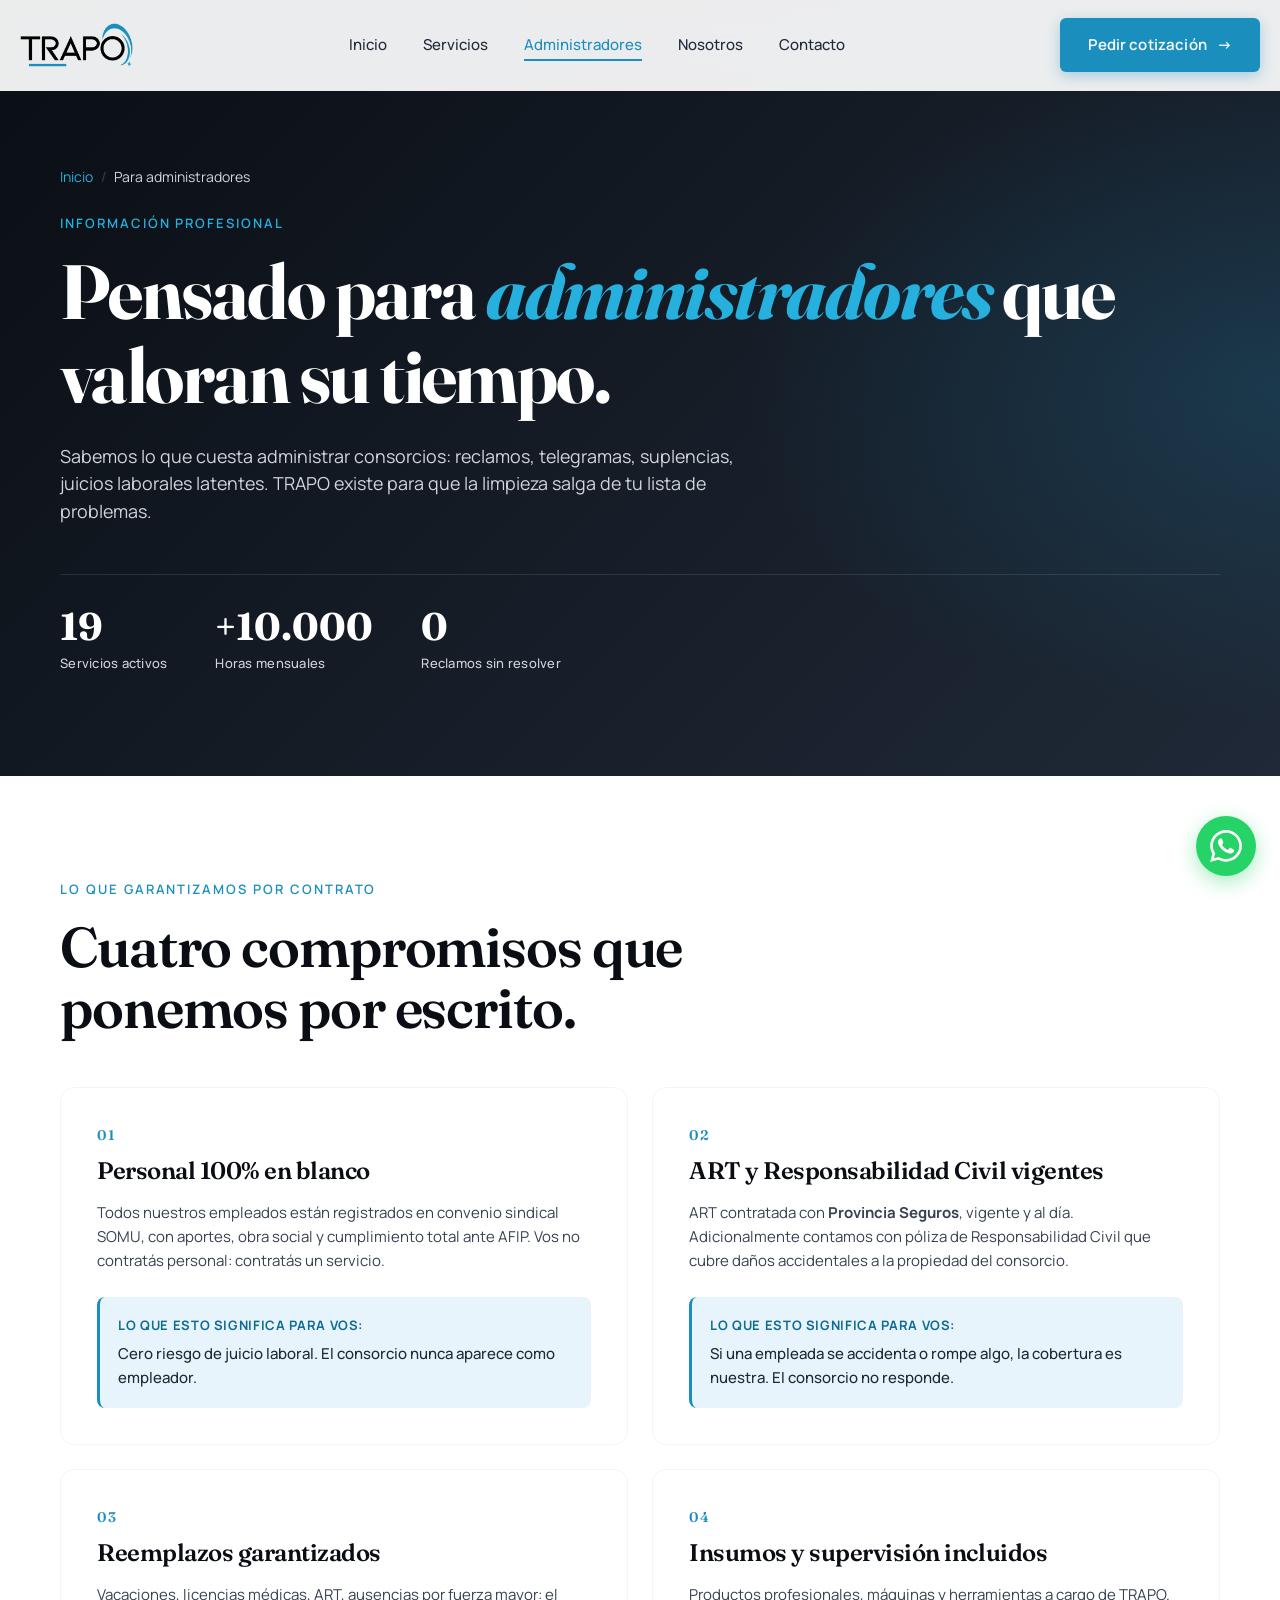
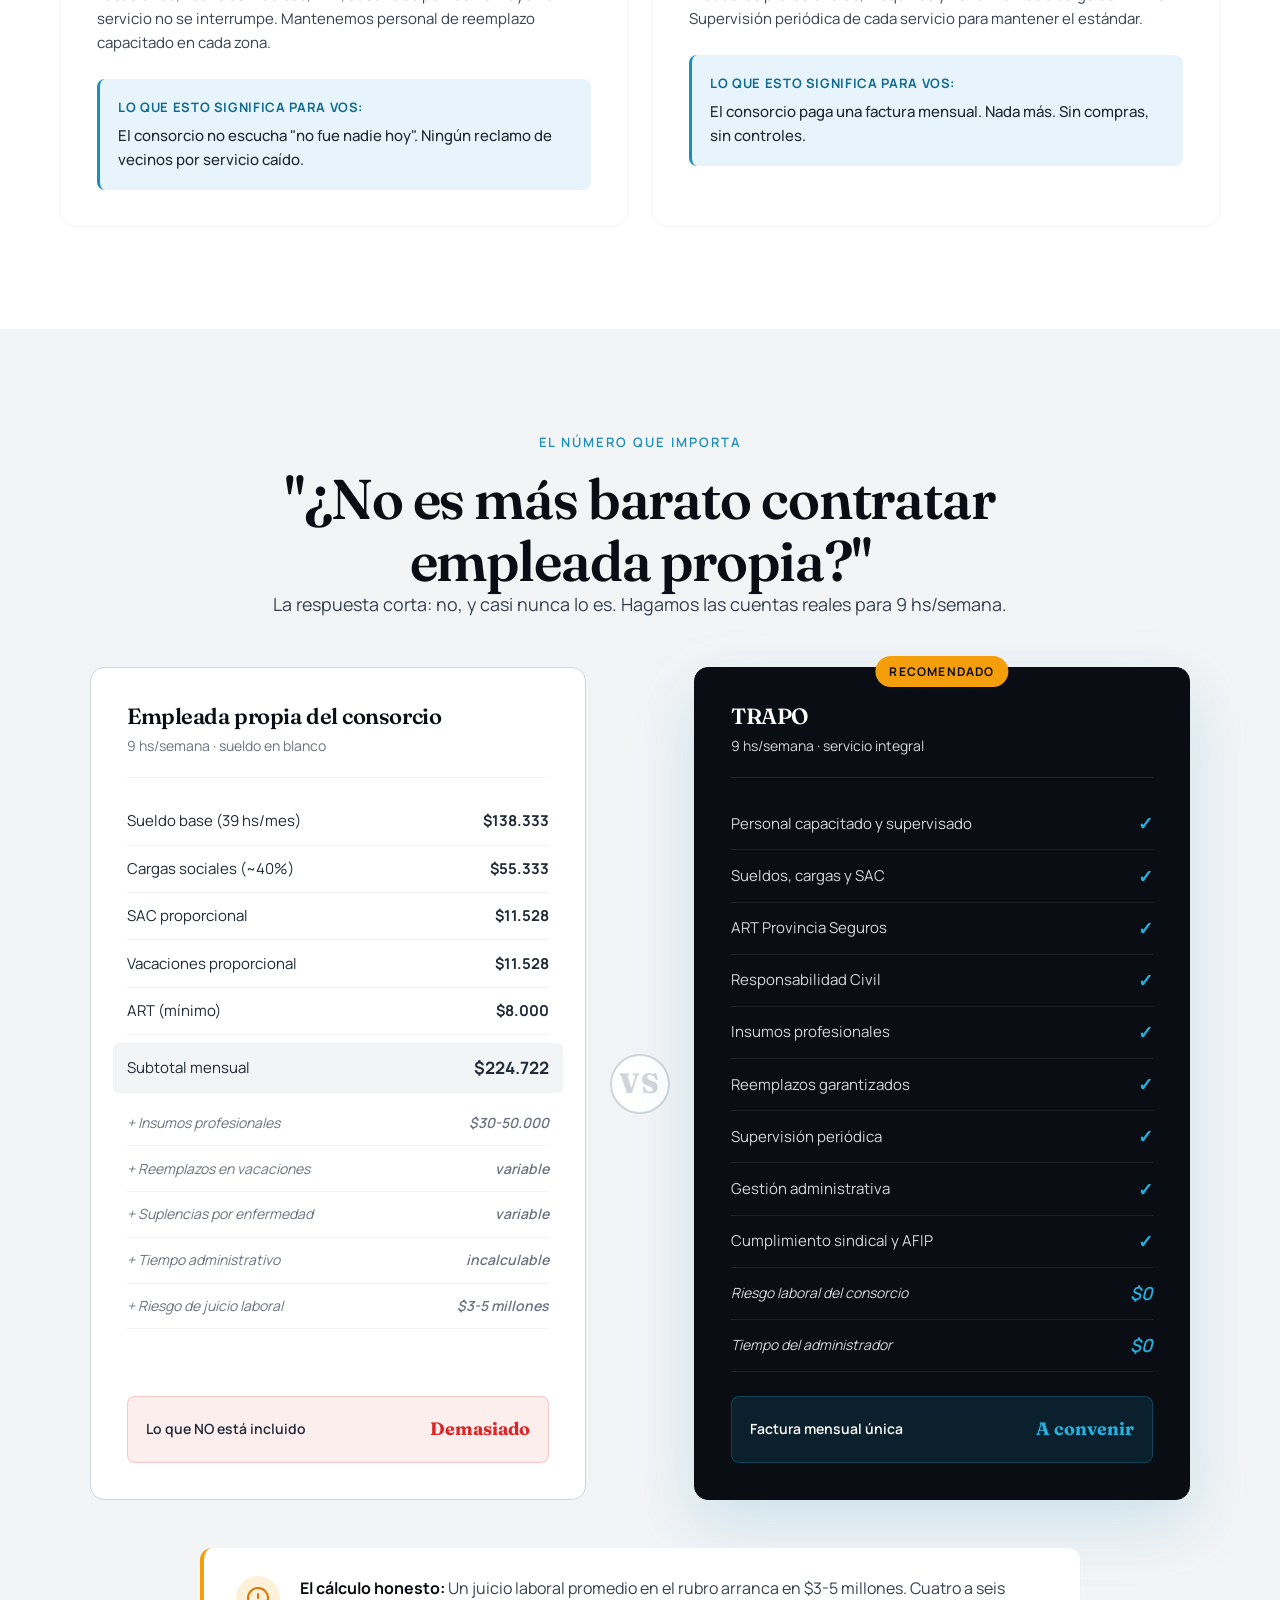
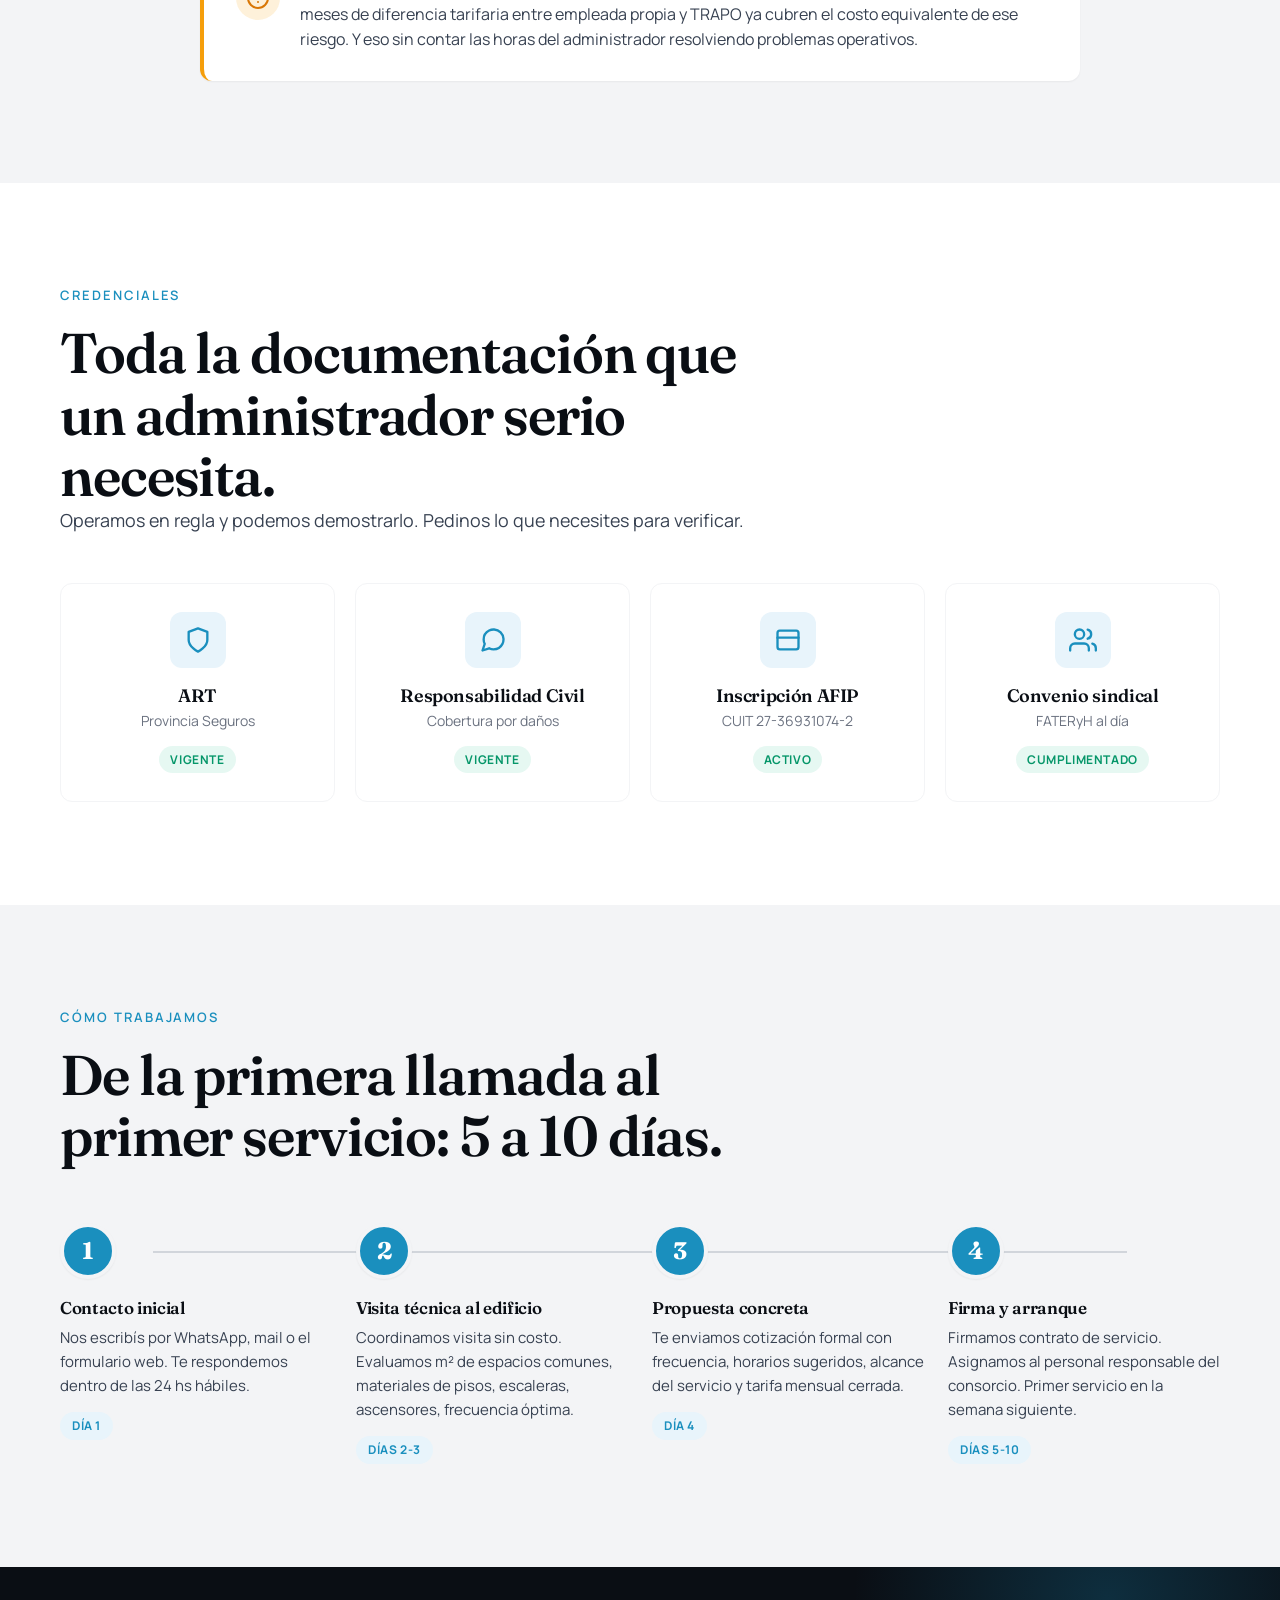
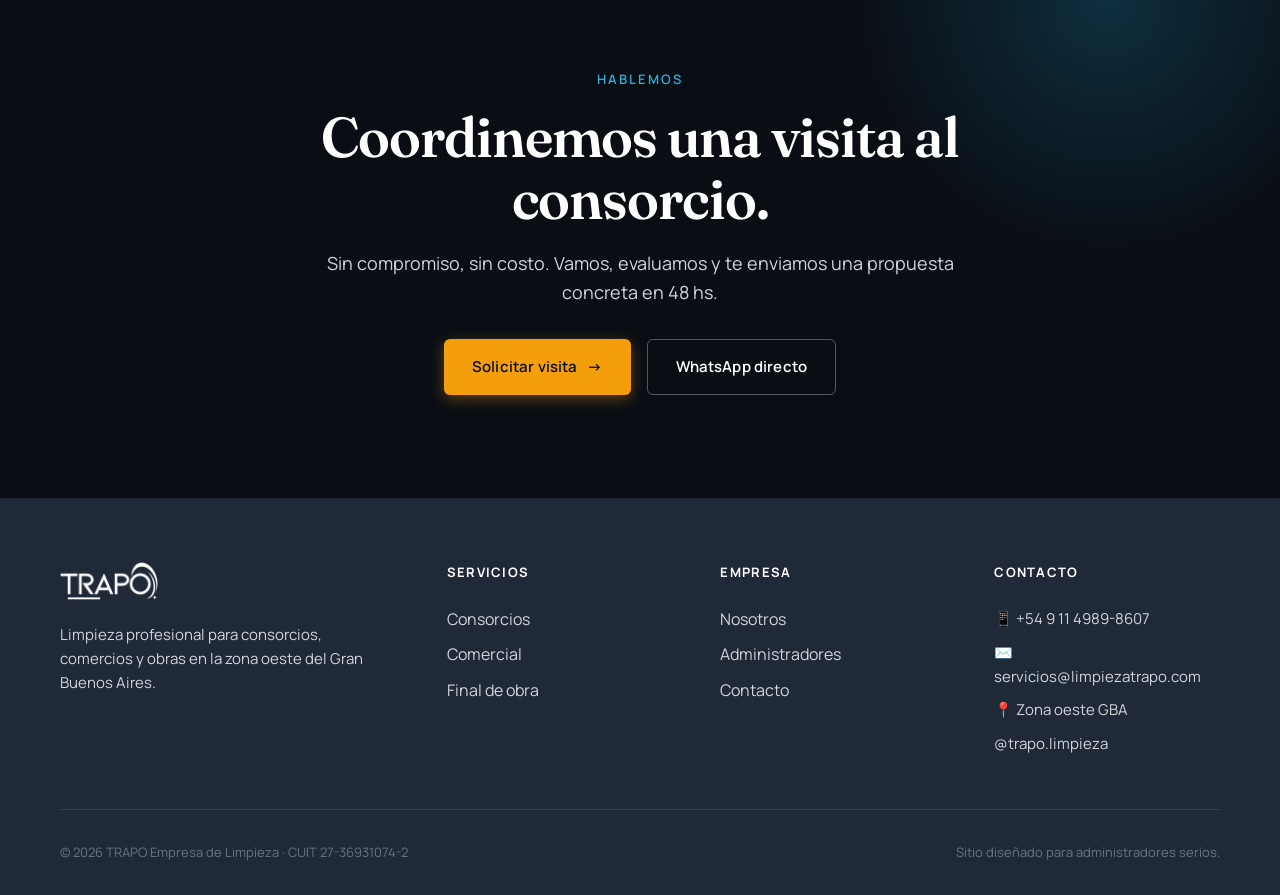
==== commit a9b5bdd2: "Actualizar conteo: 16 consorcios activos → 19 servicios activos en todo el sitio Co-Authored-By: Cla" ====
--- a/administradores.html
+++ b/administradores.html
@@ -49,7 +49,7 @@
             Sabemos lo que cuesta administrar consorcios: reclamos, telegramas, suplencias, juicios laborales latentes. TRAPO existe para que la limpieza salga de tu lista de problemas.
           </p>
           <div class="admin-hero-stats">
-            <div><strong>16</strong><span>Consorcios activos</span></div>
+            <div><strong>19</strong><span>Servicios activos</span></div>
             <div><strong>+10.000</strong><span>Horas mensuales</span></div>
             <div><strong>0</strong><span>Reclamos sin resolver</span></div>
           </div>
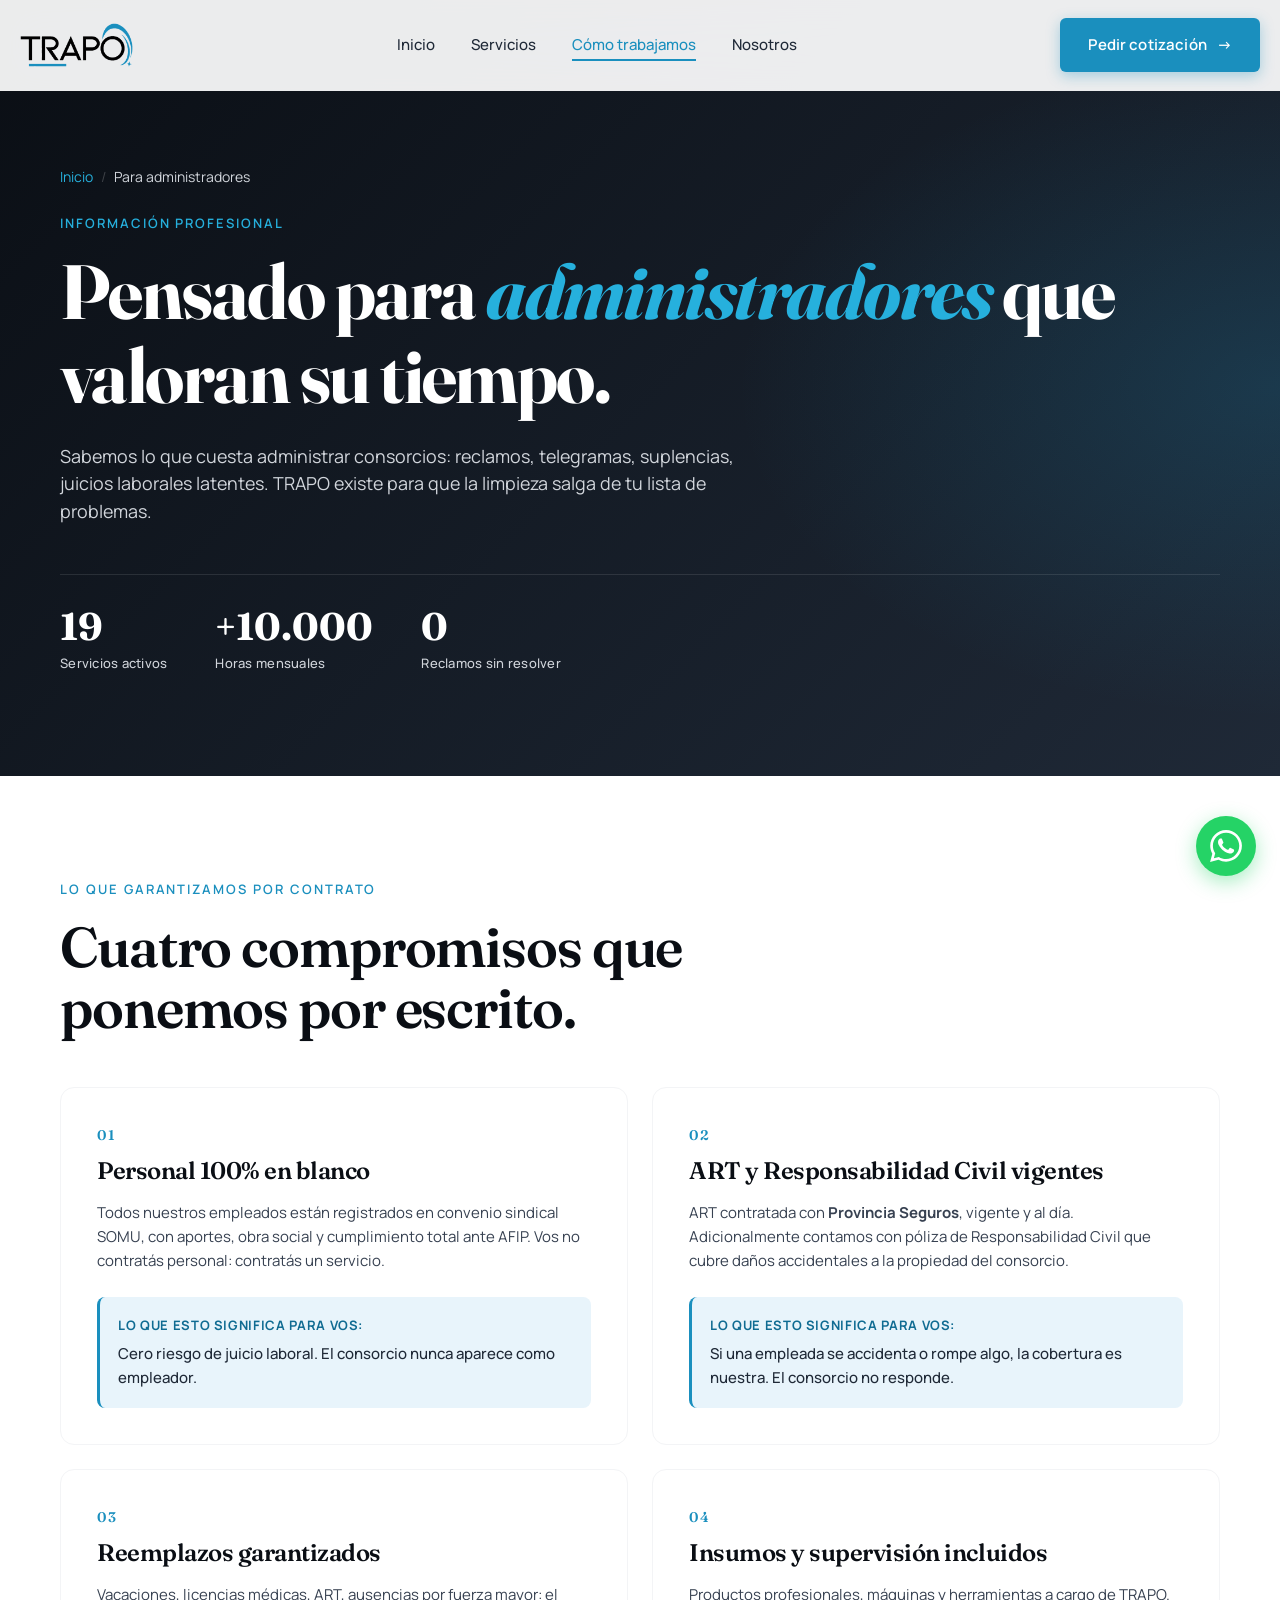
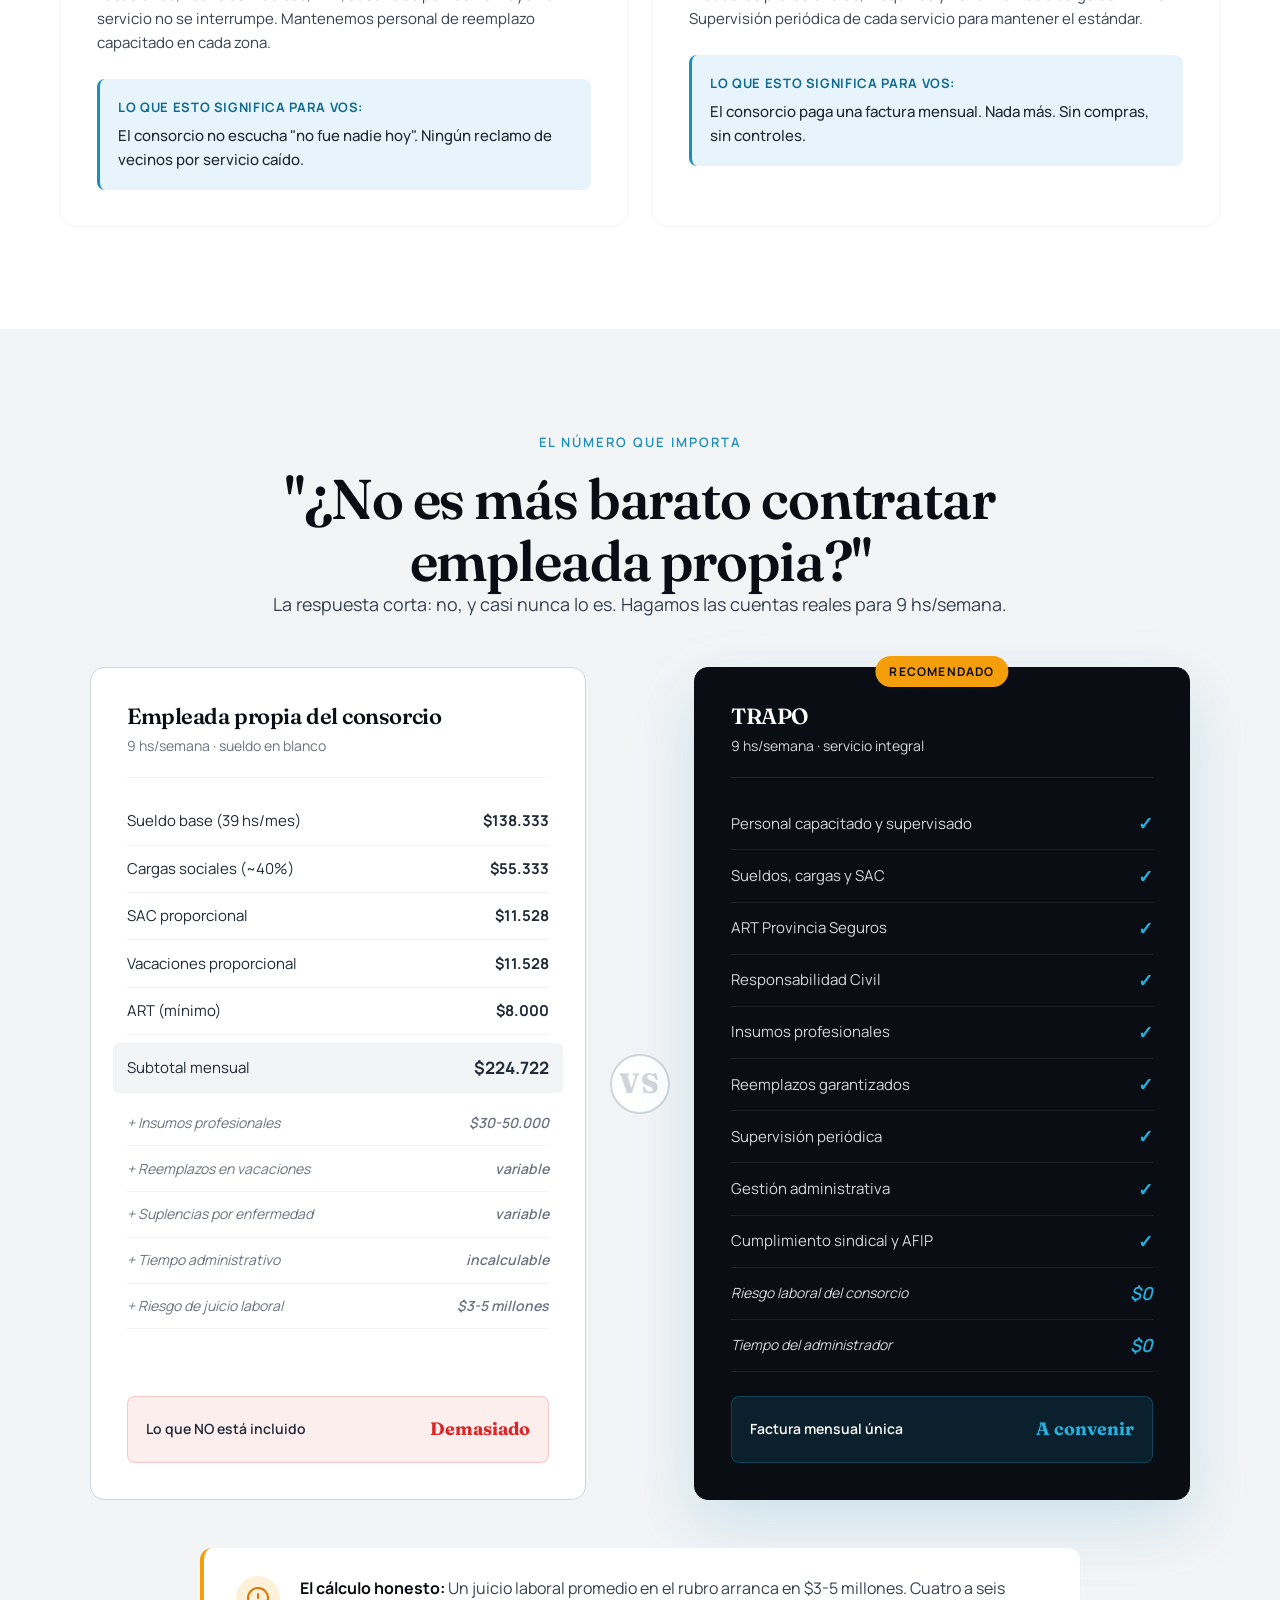
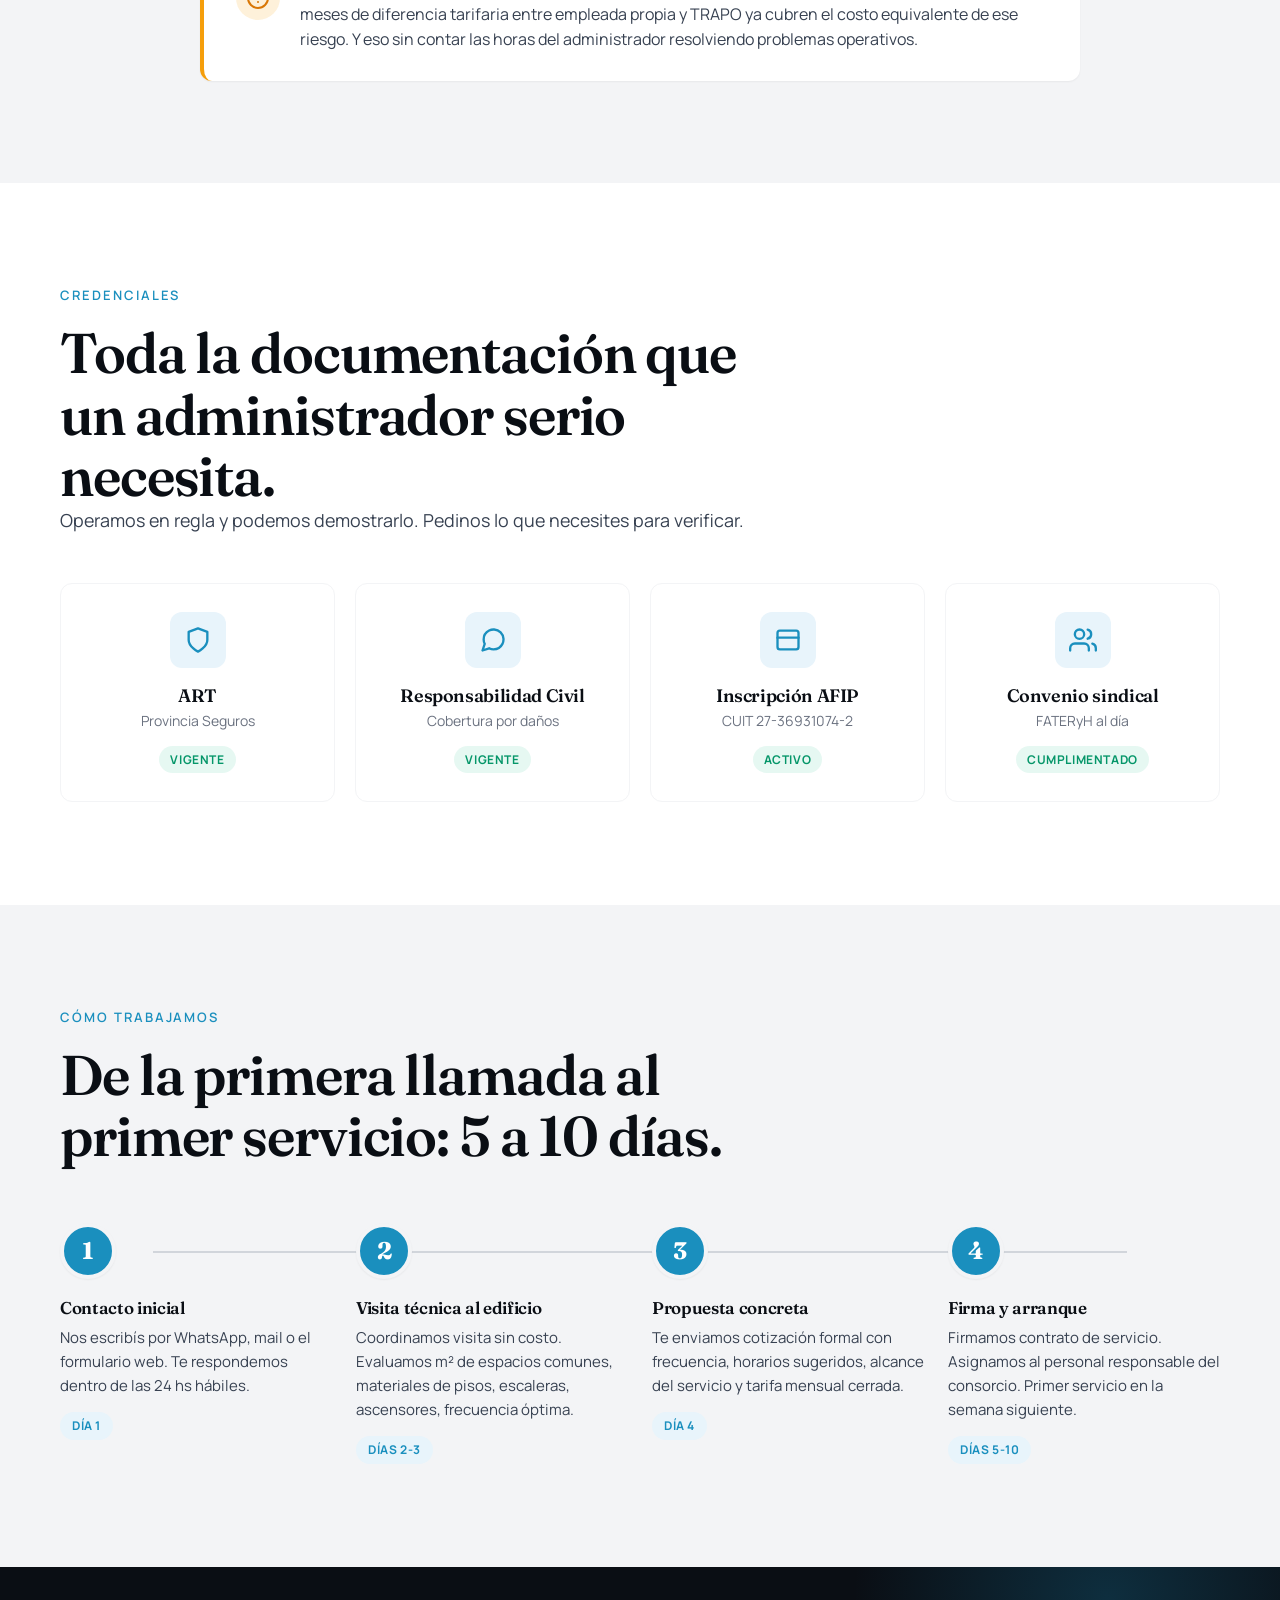
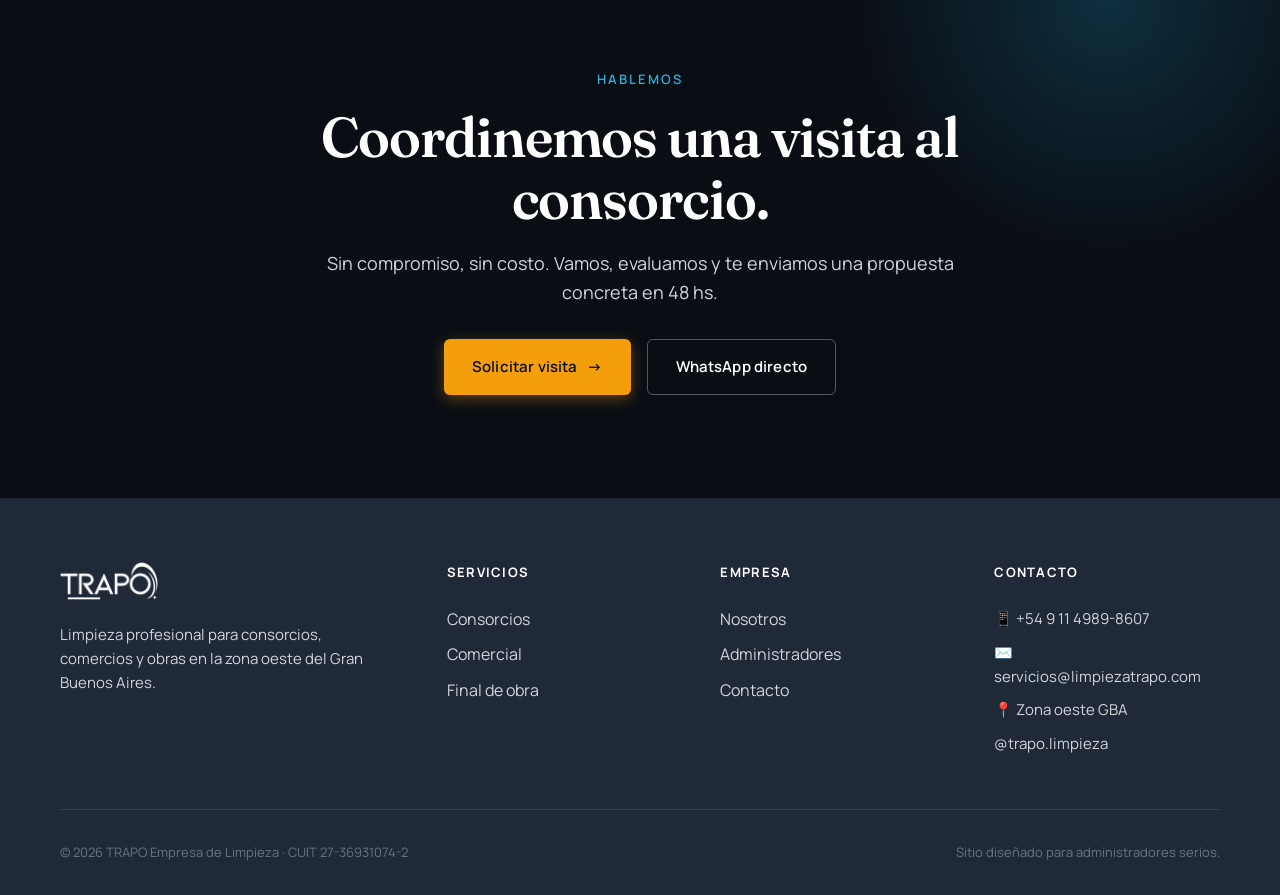
==== commit fde1ba39: "Actualizar menú: "Administradores" → "Cómo trabajamos" y quitar "Contacto" (ya está en footer) Co-Au" ====
--- a/administradores.html
+++ b/administradores.html
@@ -20,9 +20,8 @@
       <ul class="nav-links">
         <li><a href="index.html">Inicio</a></li>
         <li><a href="servicios.html">Servicios</a></li>
-        <li><a href="administradores.html" class="active">Administradores</a></li>
+        <li><a href="administradores.html" class="active">Cómo trabajamos</a></li>
         <li><a href="nosotros.html">Nosotros</a></li>
-        <li><a href="contacto.html">Contacto</a></li>
       </ul>
       <div class="nav-cta">
         <a href="contacto.html" class="btn btn-primary">Pedir cotización<span class="arrow">→</span></a>
